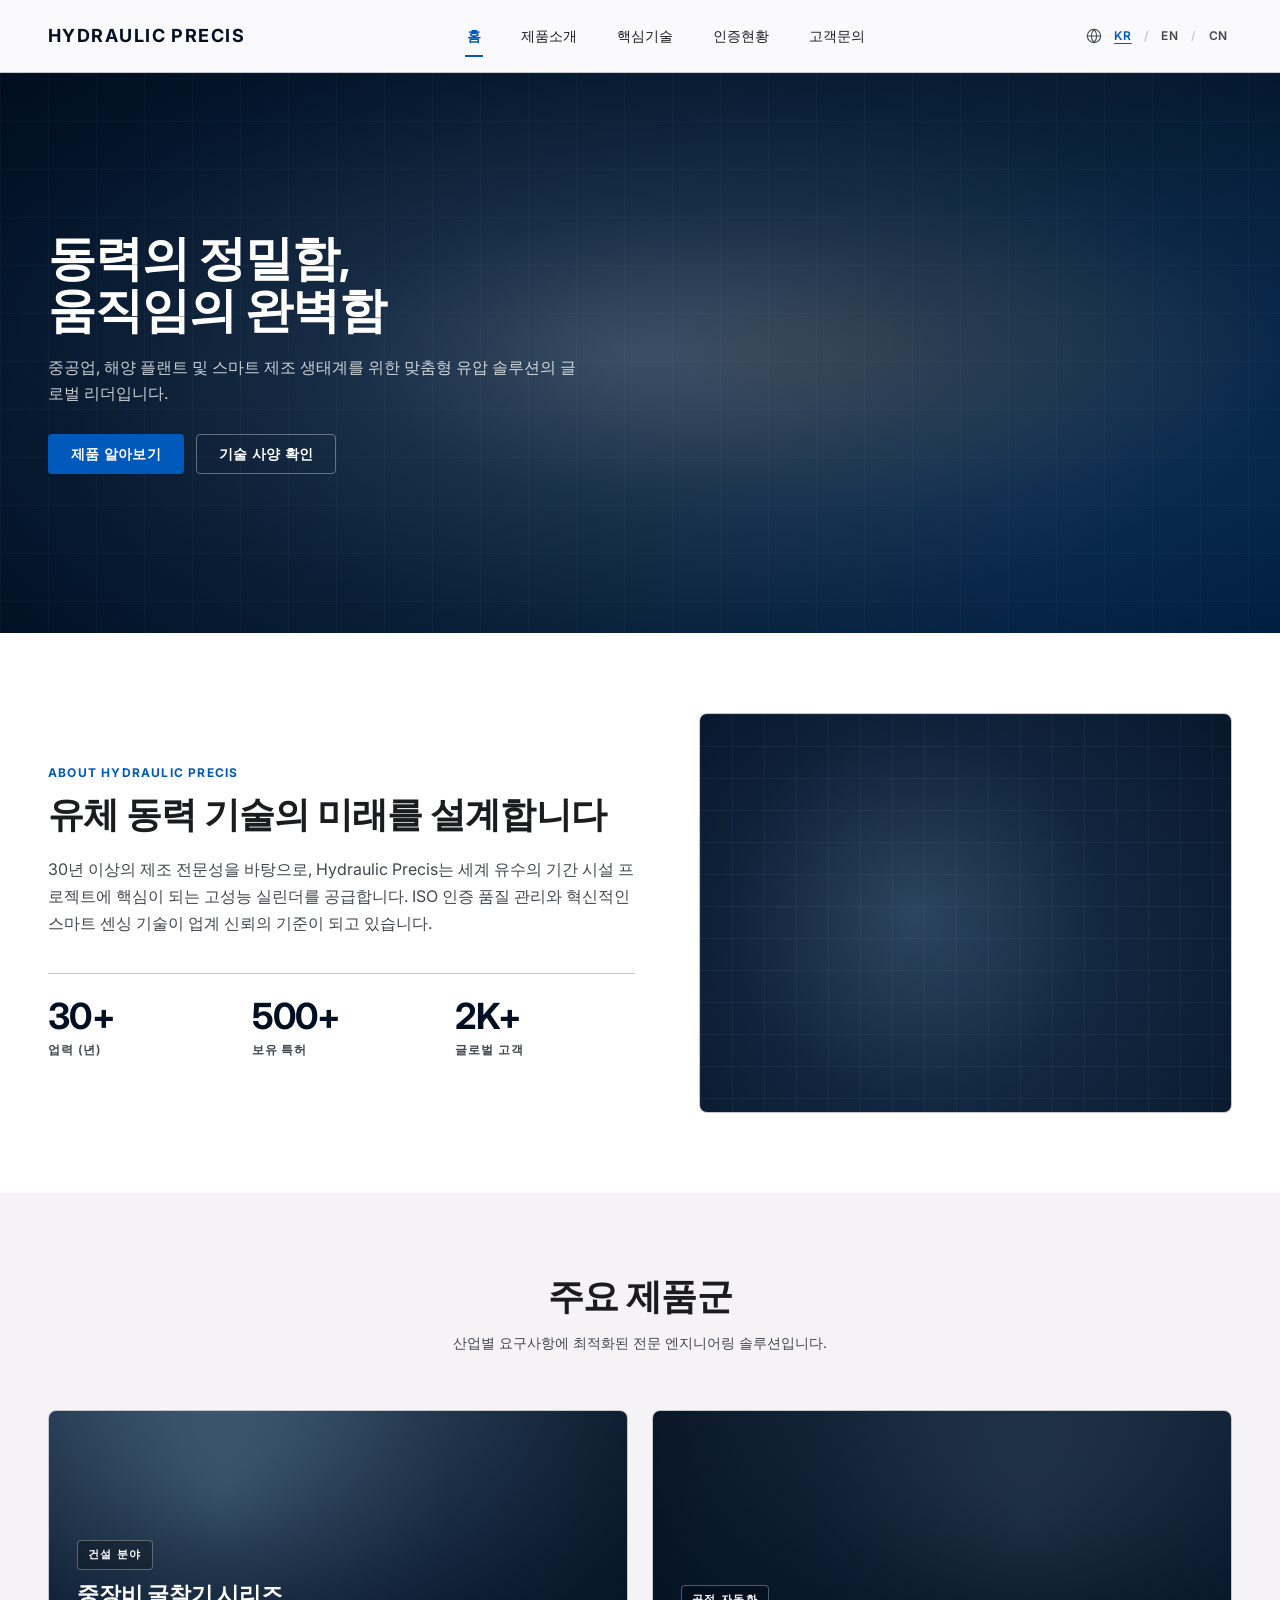
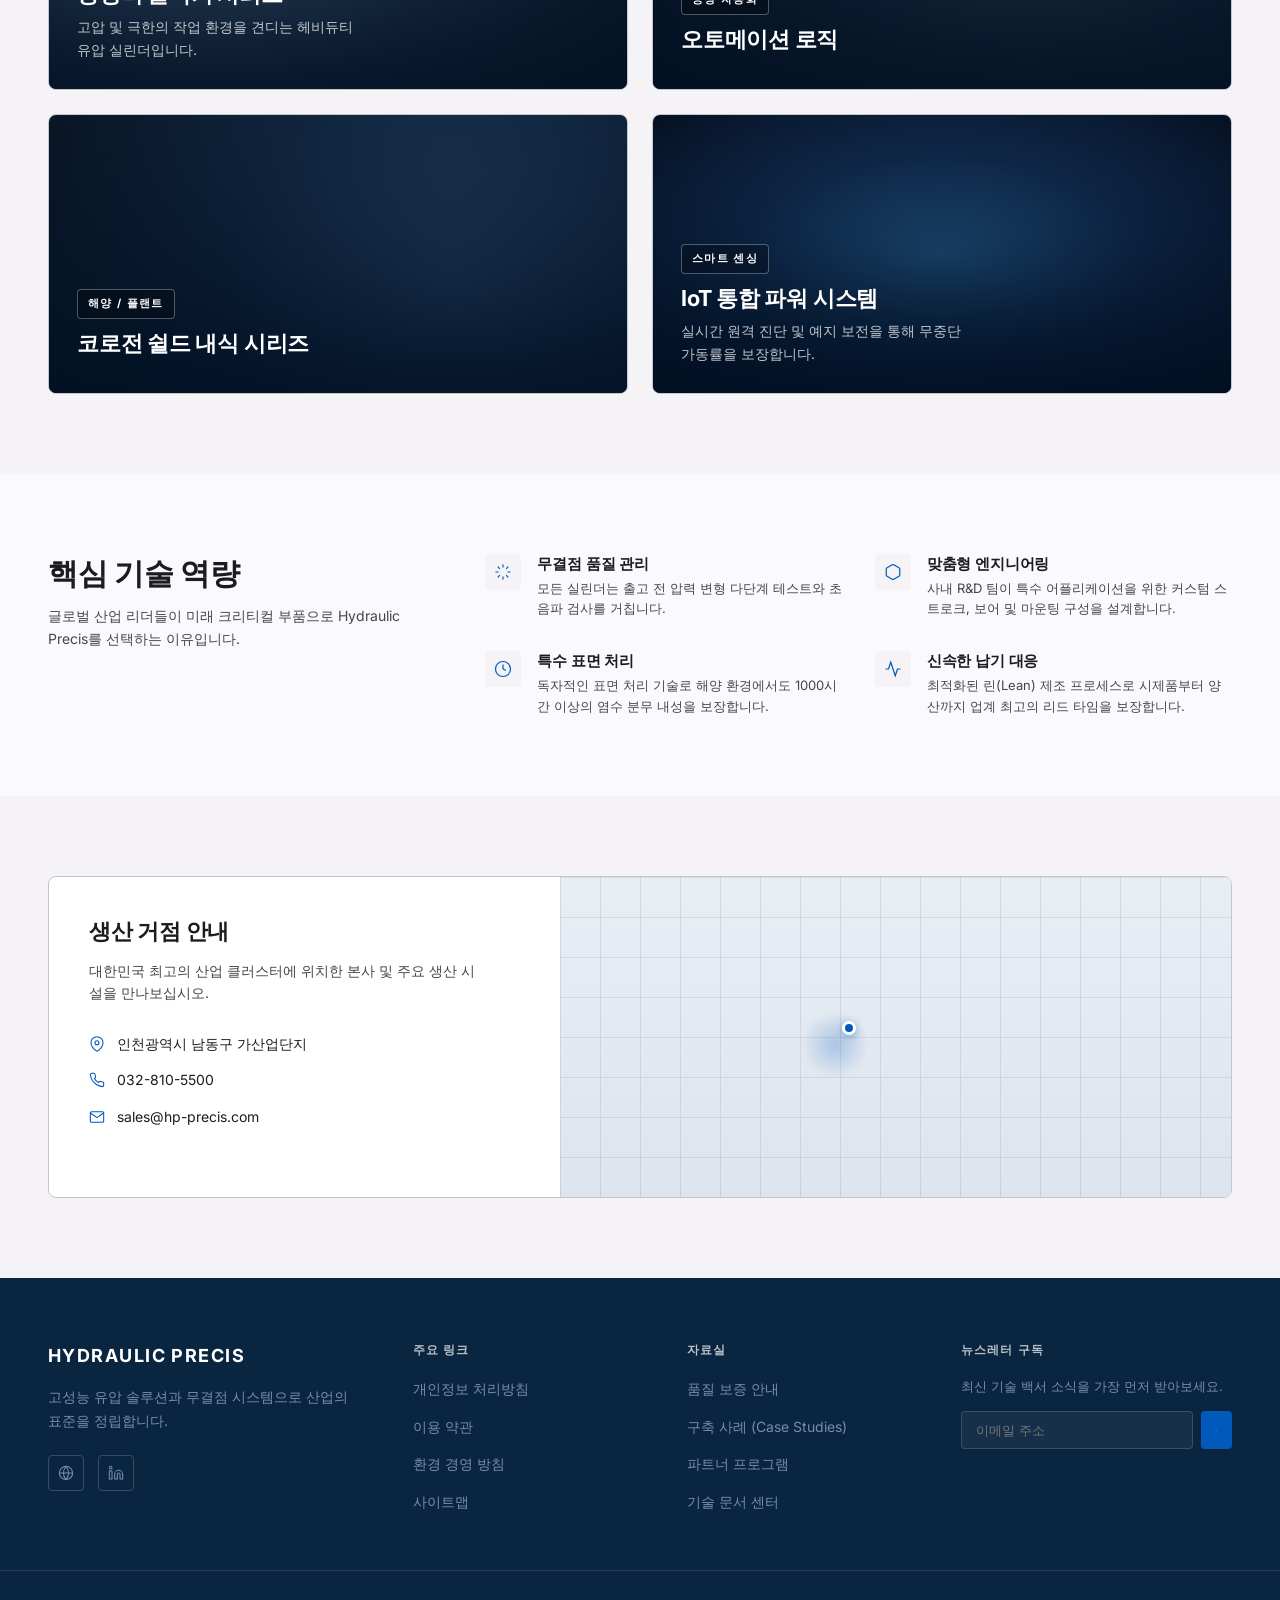
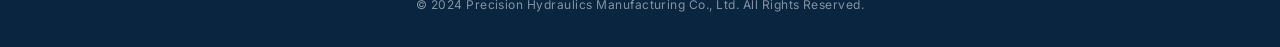
==== index.html @ 200c93a6 "Add files via upload" ====
<!DOCTYPE html>
<html lang="ko">
<head>
  <meta charset="UTF-8" />
  <meta name="viewport" content="width=device-width, initial-scale=1.0" />
  <title>HYDRAULIC PRECIS · 정밀 유압 솔루션</title>
  <link rel="preconnect" href="https://fonts.googleapis.com" />
  <link rel="preconnect" href="https://fonts.gstatic.com" crossorigin />
  <link rel="stylesheet" href="https://fonts.googleapis.com/css2?family=Inter:wght@400;500;600;700&display=swap" />
  <style>
/* ==========================================================
   Industrial Precision System — Hydraulic Precis
   ========================================================== */

@import url('https://fonts.googleapis.com/css2?family=Inter:wght@400;500;600;700&display=swap');

:root {
  /* Surface */
  --surface: #faf9fb;
  --surface-dim: #dbd9dc;
  --surface-bright: #faf9fb;
  --surface-container-lowest: #ffffff;
  --surface-container-low: #f5f3f6;
  --surface-container: #efedf0;
  --surface-container-high: #e9e8ea;
  --surface-container-highest: #e3e2e5;

  /* Text on surface */
  --on-surface: #1b1c1e;
  --on-surface-variant: #43474d;
  --inverse-surface: #2f3033;
  --inverse-on-surface: #f2f0f3;

  /* Outline */
  --outline: #74777e;
  --outline-variant: #c4c6ce;

  /* Primary (Deep Navy) */
  --primary: #000f22;
  --on-primary: #ffffff;
  --primary-container: #0a2540;
  --on-primary-container: #768dad;
  --inverse-primary: #b0c8eb;

  /* Secondary (Action Blue) */
  --secondary: #0059bb;
  --on-secondary: #ffffff;
  --secondary-container: #0070ea;
  --on-secondary-container: #fefcff;

  /* Tertiary */
  --tertiary: #000f22;
  --on-tertiary: #ffffff;
  --tertiary-container: #142538;
  --on-tertiary-container: #7c8ca4;

  /* Error */
  --error: #ba1a1a;
  --on-error: #ffffff;
  --error-container: #ffdad6;
  --on-error-container: #93000a;

  /* Background */
  --background: #faf9fb;
  --on-background: #1b1c1e;

  /* Layout */
  --container-max: 1280px;
  --gutter: 24px;
  --margin-mobile: 16px;
  --margin-desktop: 48px;
  --section-padding: 80px;

  /* Spacing */
  --stack-sm: 8px;
  --stack-md: 16px;
  --stack-lg: 32px;

  /* Radius */
  --r-sm: 0.125rem;
  --r-default: 0.25rem;
  --r-md: 0.375rem;
  --r-lg: 0.5rem;
  --r-xl: 0.75rem;
  --r-full: 9999px;

  /* Shadow */
  --shadow-card: 0px 4px 20px rgba(0, 0, 0, 0.05);
}

/* ---------- Reset ---------- */
*,
*::before,
*::after {
  box-sizing: border-box;
}

html {
  -webkit-text-size-adjust: 100%;
  scroll-behavior: smooth;
}

body {
  margin: 0;
  font-family: 'Inter', -apple-system, BlinkMacSystemFont, 'Segoe UI', sans-serif;
  font-size: 16px;
  font-weight: 400;
  line-height: 1.6;
  color: var(--on-surface);
  background-color: var(--background);
  -webkit-font-smoothing: antialiased;
  -moz-osx-font-smoothing: grayscale;
}

h1, h2, h3, h4, h5, h6 {
  margin: 0;
  font-weight: 600;
  line-height: 1.3;
  letter-spacing: -0.01em;
}

p { margin: 0; }
a {
  color: inherit;
  text-decoration: none;
}
img, svg { display: block; max-width: 100%; }
button {
  font-family: inherit;
  cursor: pointer;
  border: none;
  background: none;
  padding: 0;
}
input, textarea, select {
  font-family: inherit;
}

/* ---------- Layout primitives ---------- */
.container {
  max-width: var(--container-max);
  margin: 0 auto;
  padding-left: var(--margin-desktop);
  padding-right: var(--margin-desktop);
}

.section {
  padding-top: var(--section-padding);
  padding-bottom: var(--section-padding);
}

.section-tight {
  padding-top: 56px;
  padding-bottom: 56px;
}

.eyebrow {
  font-size: 12px;
  font-weight: 700;
  line-height: 1;
  letter-spacing: 0.1em;
  text-transform: uppercase;
  color: var(--secondary);
}

.section-label {
  display: flex;
  align-items: baseline;
  gap: 16px;
  padding-bottom: 24px;
  border-bottom: 1px solid var(--outline-variant);
  margin-bottom: 40px;
}
.section-label h2 {
  font-size: 30px;
  font-weight: 700;
  color: var(--on-surface);
  letter-spacing: -0.01em;
}
.section-label .sublabel {
  font-size: 12px;
  font-weight: 600;
  letter-spacing: 0.08em;
  color: var(--on-surface-variant);
}

/* ---------- Header ---------- */
.site-header {
  position: sticky;
  top: 0;
  z-index: 50;
  background: var(--surface);
  border-bottom: 1px solid var(--outline-variant);
}
.site-header .container {
  display: flex;
  align-items: center;
  justify-content: space-between;
  height: 72px;
}

.brand {
  font-size: 18px;
  font-weight: 700;
  letter-spacing: 0.08em;
  color: var(--primary);
}

.nav {
  display: flex;
  align-items: center;
  gap: 36px;
}
.nav a {
  font-size: 14px;
  font-weight: 500;
  color: var(--on-surface);
  padding: 6px 2px;
  position: relative;
  transition: color 200ms ease;
}
.nav a:hover { color: var(--secondary); }
.nav a.active {
  color: var(--secondary);
  font-weight: 600;
}
.nav a.active::after {
  content: '';
  position: absolute;
  bottom: -4px;
  left: 0;
  right: 0;
  height: 2px;
  background: var(--secondary);
}

.lang {
  display: flex;
  align-items: center;
  gap: 8px;
  font-size: 12px;
  font-weight: 600;
  letter-spacing: 0.06em;
  color: var(--on-surface-variant);
}
.lang svg { width: 16px; height: 16px; stroke: var(--on-surface-variant); }
.lang a { padding: 0 4px; transition: color 200ms ease; }
.lang a:hover { color: var(--secondary); }
.lang a.active { color: var(--secondary); text-decoration: underline; text-underline-offset: 3px; }
.lang .sep { color: var(--outline-variant); }

/* Mobile menu toggle */
.menu-toggle {
  display: none;
  width: 40px;
  height: 40px;
  align-items: center;
  justify-content: center;
}
.menu-toggle svg { width: 24px; height: 24px; stroke: var(--on-surface); }

/* ---------- Hero ---------- */
.hero {
  position: relative;
  overflow: hidden;
  color: var(--on-primary);
  background-color: var(--primary);
  min-height: 460px;
  display: flex;
  align-items: center;
}
.hero-bg {
  position: absolute;
  inset: 0;
  background:
    linear-gradient(180deg, rgba(0, 15, 34, 0.55) 0%, rgba(10, 37, 64, 0.7) 100%),
    radial-gradient(circle at 70% 50%, #1a3552 0%, #000f22 70%);
}
.hero-bg.industrial-1 {
  background:
    linear-gradient(135deg, rgba(0, 15, 34, 0.7) 0%, rgba(10, 37, 64, 0.55) 60%, rgba(0, 89, 187, 0.25) 100%),
    radial-gradient(ellipse at 65% 50%, #2a4a6e 0%, #0a2540 50%, #000f22 100%);
}
.hero-bg.industrial-2 {
  background:
    linear-gradient(180deg, rgba(0, 15, 34, 0.55) 0%, rgba(10, 37, 64, 0.65) 100%),
    radial-gradient(circle at 50% 70%, #34495c 0%, #1a2c40 50%, #0a1726 100%);
}
.hero-bg.dark-flat {
  background: var(--primary);
}
/* Subtle grid pattern overlay to evoke technical feel */
.hero-bg::after {
  content: '';
  position: absolute;
  inset: 0;
  background-image:
    linear-gradient(rgba(176, 200, 235, 0.04) 1px, transparent 1px),
    linear-gradient(90deg, rgba(176, 200, 235, 0.04) 1px, transparent 1px);
  background-size: 48px 48px;
  pointer-events: none;
}

.hero .container {
  position: relative;
  z-index: 1;
  padding-top: 80px;
  padding-bottom: 80px;
  width: 100%;
}

.hero-eyebrow {
  display: inline-block;
  font-size: 11px;
  font-weight: 700;
  letter-spacing: 0.18em;
  text-transform: uppercase;
  color: var(--inverse-primary);
  padding: 6px 12px;
  background: rgba(176, 200, 235, 0.1);
  border: 1px solid rgba(176, 200, 235, 0.25);
  border-radius: var(--r-default);
  margin-bottom: 20px;
}
.hero h1 {
  font-size: 48px;
  font-weight: 700;
  line-height: 1.1;
  letter-spacing: -0.02em;
  color: #ffffff;
  margin-bottom: 18px;
  max-width: 720px;
}
.hero p {
  font-size: 16px;
  line-height: 1.6;
  color: rgba(255, 255, 255, 0.78);
  max-width: 540px;
  margin-bottom: 28px;
}
.hero-actions {
  display: flex;
  gap: 12px;
  flex-wrap: wrap;
}

/* ---------- Buttons ---------- */
.btn {
  display: inline-flex;
  align-items: center;
  gap: 8px;
  padding: 12px 22px;
  font-size: 14px;
  font-weight: 600;
  letter-spacing: 0.02em;
  border-radius: var(--r-default);
  transition: background-color 200ms ease, color 200ms ease, border-color 200ms ease;
  border: 1px solid transparent;
  line-height: 1;
}
.btn-primary {
  background: var(--primary);
  color: var(--on-primary);
}
.btn-primary:hover { background: #1a2740; }
.btn-secondary {
  background: var(--secondary);
  color: var(--on-secondary);
}
.btn-secondary:hover { background: #014ea3; }
.btn-outline {
  background: transparent;
  color: var(--on-surface);
  border-color: var(--outline-variant);
}
.btn-outline:hover { border-color: var(--secondary); color: var(--secondary); }
.btn-outline-light {
  background: transparent;
  color: #ffffff;
  border-color: rgba(255, 255, 255, 0.35);
}
.btn-outline-light:hover { border-color: #ffffff; background: rgba(255, 255, 255, 0.08); }

/* ---------- Cards ---------- */
.card {
  background: var(--surface-container-lowest);
  border: 1px solid var(--outline-variant);
  border-radius: var(--r-default);
  padding: 28px;
  transition: box-shadow 200ms ease, border-color 200ms ease, transform 200ms ease;
}
.card:hover {
  box-shadow: var(--shadow-card);
  border-color: #aab0bb;
}

.card-icon-wrap {
  width: 48px;
  height: 48px;
  display: flex;
  align-items: center;
  justify-content: center;
  background: var(--surface-container-low);
  border-radius: var(--r-default);
  margin-bottom: 22px;
}
.card-icon-wrap svg {
  width: 22px;
  height: 22px;
  stroke: var(--on-surface);
  stroke-width: 1.6;
  fill: none;
}

.card h3 {
  font-size: 20px;
  font-weight: 700;
  color: var(--on-surface);
  margin-bottom: 10px;
  letter-spacing: -0.01em;
}
.card p {
  font-size: 14px;
  line-height: 1.6;
  color: var(--on-surface-variant);
}

.card-footer {
  margin-top: 24px;
  padding-top: 16px;
  border-top: 1px dashed var(--outline-variant);
  font-size: 12px;
  font-weight: 700;
  letter-spacing: 0.08em;
  text-transform: uppercase;
  color: var(--secondary);
}

/* ---------- Grids ---------- */
.grid {
  display: grid;
  gap: 24px;
}
.grid-3 { grid-template-columns: repeat(3, 1fr); }
.grid-4 { grid-template-columns: repeat(4, 1fr); }
.grid-2 { grid-template-columns: repeat(2, 1fr); }

/* ---------- Footer ---------- */
.site-footer {
  background: var(--primary-container);
  color: var(--on-primary-container);
  padding: 64px 0 32px;
  margin-top: 0;
}
.site-footer .container {
  display: grid;
  grid-template-columns: 1.4fr 1fr 1fr 1.2fr;
  gap: 48px;
  align-items: start;
}
.site-footer h4 {
  font-size: 12px;
  font-weight: 700;
  letter-spacing: 0.1em;
  text-transform: uppercase;
  color: rgba(255, 255, 255, 0.7);
  margin-bottom: 18px;
}
.site-footer .brand-block .brand-label {
  font-size: 18px;
  font-weight: 700;
  letter-spacing: 0.08em;
  color: #ffffff;
  display: block;
  margin-bottom: 14px;
}
.site-footer .brand-block p {
  font-size: 14px;
  line-height: 1.7;
  color: var(--on-primary-container);
  margin-bottom: 22px;
  max-width: 320px;
}
.footer-socials {
  display: flex;
  gap: 14px;
}
.footer-socials a {
  width: 36px;
  height: 36px;
  display: inline-flex;
  align-items: center;
  justify-content: center;
  border: 1px solid rgba(255, 255, 255, 0.18);
  border-radius: var(--r-default);
  color: var(--on-primary-container);
  transition: background 200ms, color 200ms;
}
.footer-socials a:hover { background: rgba(255, 255, 255, 0.08); color: #ffffff; }
.footer-socials svg { width: 16px; height: 16px; stroke: currentColor; stroke-width: 1.6; fill: none; }

.site-footer ul { list-style: none; padding: 0; margin: 0; display: flex; flex-direction: column; gap: 12px; }
.site-footer li a {
  font-size: 14px;
  color: var(--on-primary-container);
  transition: color 200ms;
}
.site-footer li a:hover { color: #ffffff; }

.site-footer .contact-block address {
  font-style: normal;
  font-size: 14px;
  line-height: 1.7;
  color: var(--on-primary-container);
}

.copyright {
  margin-top: 56px;
  padding-top: 24px;
  border-top: 1px solid rgba(255, 255, 255, 0.1);
  text-align: center;
  font-size: 12px;
  color: rgba(255, 255, 255, 0.5);
  letter-spacing: 0.04em;
}
.copyright .container { display: block; }

/* ---------- Common section heading ---------- */
.section-heading {
  text-align: center;
  margin-bottom: 56px;
}
.section-heading h2 {
  font-size: 36px;
  font-weight: 700;
  letter-spacing: -0.02em;
  color: var(--on-surface);
  margin-bottom: 12px;
}
.section-heading p {
  font-size: 14px;
  color: var(--on-surface-variant);
}

/* ---------- Responsive ---------- */
@media (max-width: 960px) {
  :root { --section-padding: 64px; }
  .container { padding-left: 24px; padding-right: 24px; }
  .hero h1 { font-size: 36px; line-height: 1.2; }
  .hero .container { padding-top: 60px; padding-bottom: 60px; }
  .grid-3, .grid-4 { grid-template-columns: 1fr 1fr; }
  .nav { display: none; }
  .menu-toggle { display: inline-flex; }
  .site-footer .container { grid-template-columns: 1fr 1fr; }
  .section-heading h2 { font-size: 28px; }
}

@media (max-width: 640px) {
  .container { padding-left: 16px; padding-right: 16px; }
  .hero h1 { font-size: 28px; }
  .grid-3, .grid-4, .grid-2 { grid-template-columns: 1fr; }
  .site-footer .container { grid-template-columns: 1fr; gap: 36px; }
  .section-label { flex-direction: column; gap: 4px; align-items: flex-start; }
}

/* ==========================================================
   PAGE: HOME (index.html)
   ========================================================== */
.home-hero {
  min-height: 560px;
}
.home-hero .hero-bg {
  background:
    linear-gradient(135deg, rgba(0, 15, 34, 0.6) 0%, rgba(10, 37, 64, 0.45) 60%, rgba(0, 89, 187, 0.25) 100%),
    radial-gradient(ellipse at 65% 50%, #f59e0b22 0%, transparent 40%),
    radial-gradient(ellipse at 50% 50%, #5d7595 0%, #2a3f5a 35%, #0a1d33 70%, #000a18 100%);
}

.about-section {
  background: var(--surface-container-lowest);
}
.about-grid {
  display: grid;
  grid-template-columns: 1.1fr 1fr;
  gap: 64px;
  align-items: center;
}
.about-content .eyebrow { margin-bottom: 14px; display: block; }
.about-content h2 {
  font-size: 36px;
  font-weight: 700;
  line-height: 1.2;
  letter-spacing: -0.02em;
  margin-bottom: 20px;
}
.about-content p {
  font-size: 16px;
  line-height: 1.7;
  color: var(--on-surface-variant);
  margin-bottom: 36px;
}
.stats {
  display: grid;
  grid-template-columns: repeat(3, 1fr);
  gap: 24px;
  padding-top: 24px;
  border-top: 1px solid var(--outline-variant);
}
.stat-num {
  font-size: 36px;
  font-weight: 700;
  color: var(--primary);
  letter-spacing: -0.02em;
  line-height: 1;
  margin-bottom: 6px;
}
.stat-label {
  font-size: 12px;
  font-weight: 600;
  letter-spacing: 0.08em;
  color: var(--on-surface-variant);
  text-transform: uppercase;
}

.about-visual {
  aspect-ratio: 4/3;
  border-radius: var(--r-lg);
  background:
    linear-gradient(135deg, rgba(0, 15, 34, 0.5) 0%, rgba(10, 37, 64, 0.3) 100%),
    radial-gradient(circle at 40% 50%, #4a6585 0%, #1a2e4a 50%, #0a1726 100%);
  position: relative;
  overflow: hidden;
  border: 1px solid var(--outline-variant);
}
.about-visual::after {
  content: '';
  position: absolute;
  inset: 0;
  background-image:
    linear-gradient(rgba(176, 200, 235, 0.06) 1px, transparent 1px),
    linear-gradient(90deg, rgba(176, 200, 235, 0.06) 1px, transparent 1px);
  background-size: 32px 32px;
}

/* Product gallery on home */
.product-gallery {
  background: var(--surface-container-low);
}
.product-grid {
  display: grid;
  grid-template-columns: 1fr 1fr;
  gap: 24px;
}
.product-tile {
  position: relative;
  border-radius: var(--r-lg);
  overflow: hidden;
  min-height: 280px;
  display: flex;
  align-items: flex-end;
  padding: 28px;
  color: #ffffff;
  isolation: isolate;
  cursor: pointer;
  border: 1px solid var(--outline-variant);
  transition: transform 200ms ease, box-shadow 200ms ease;
}
.product-tile:hover {
  transform: translateY(-2px);
  box-shadow: 0 12px 32px rgba(0, 15, 34, 0.18);
}
.product-tile::before {
  content: '';
  position: absolute;
  inset: 0;
  z-index: -1;
}
.product-tile::after {
  content: '';
  position: absolute;
  inset: 0;
  z-index: -1;
  background: linear-gradient(180deg, rgba(0, 15, 34, 0.2) 0%, rgba(0, 15, 34, 0.85) 100%);
}
.product-tile.t1::before {
  background:
    radial-gradient(circle at 30% 30%, #5b7a99 0%, #2c4259 50%, #0d1d2e 100%);
}
.product-tile.t2::before {
  background:
    radial-gradient(circle at 65% 40%, #34495c 0%, #1a2c40 50%, #0a1726 100%);
}
.product-tile.t3::before {
  background:
    radial-gradient(circle at 70% 60%, #2b4a6e 0%, #142a44 50%, #0a1726 100%);
}
.product-tile.t4::before {
  background:
    radial-gradient(ellipse at 50% 50%, #2e6da4 0%, #143055 50%, #061122 100%);
}
.product-tile .tile-cat {
  display: inline-block;
  font-size: 11px;
  font-weight: 700;
  letter-spacing: 0.12em;
  text-transform: uppercase;
  padding: 5px 10px;
  border: 1px solid rgba(255, 255, 255, 0.3);
  border-radius: var(--r-default);
  background: rgba(0, 0, 0, 0.25);
  margin-bottom: 10px;
  color: #ffffff;
}
.product-tile h3 {
  font-size: 22px;
  font-weight: 700;
  margin-bottom: 8px;
  color: #ffffff;
}
.product-tile p {
  font-size: 14px;
  line-height: 1.6;
  color: rgba(255, 255, 255, 0.75);
  max-width: 280px;
}

/* Core tech */
.core-tech-grid {
  display: grid;
  grid-template-columns: 1fr 2fr;
  gap: 64px;
  align-items: start;
}
.core-tech-grid .lead h2 {
  font-size: 30px;
  font-weight: 700;
  letter-spacing: -0.01em;
  margin-bottom: 12px;
}
.core-tech-grid .lead p {
  font-size: 14px;
  color: var(--on-surface-variant);
}
.core-tech-list {
  display: grid;
  grid-template-columns: 1fr 1fr;
  gap: 32px;
}
.core-tech-item {
  display: flex;
  gap: 16px;
}
.core-tech-item .icon {
  flex-shrink: 0;
  width: 36px;
  height: 36px;
  display: flex;
  align-items: center;
  justify-content: center;
  background: var(--surface-container-low);
  border-radius: var(--r-default);
}
.core-tech-item .icon svg { width: 18px; height: 18px; stroke: var(--secondary); stroke-width: 1.6; fill: none; }
.core-tech-item h4 {
  font-size: 15px;
  font-weight: 700;
  margin-bottom: 4px;
}
.core-tech-item p {
  font-size: 13px;
  color: var(--on-surface-variant);
  line-height: 1.6;
}

/* Location section */
.location-section {
  background: var(--surface-container-low);
}
.location-grid {
  display: grid;
  grid-template-columns: 1fr 1.4fr;
  gap: 32px;
  background: var(--surface-container-lowest);
  border: 1px solid var(--outline-variant);
  border-radius: var(--r-lg);
  overflow: hidden;
}
.location-content {
  padding: 40px;
}
.location-content h3 {
  font-size: 22px;
  font-weight: 700;
  margin-bottom: 14px;
}
.location-content p {
  font-size: 14px;
  color: var(--on-surface-variant);
  line-height: 1.6;
  margin-bottom: 28px;
}
.location-info { display: flex; flex-direction: column; gap: 14px; }
.location-info .row {
  display: flex;
  align-items: center;
  gap: 12px;
  font-size: 14px;
  color: var(--on-surface);
}
.location-info .row svg { width: 16px; height: 16px; stroke: var(--secondary); flex-shrink: 0; }

.map-stub {
  min-height: 320px;
  background:
    linear-gradient(180deg, #e9eef5 0%, #dde4ed 100%);
  position: relative;
  overflow: hidden;
}
.map-stub::before {
  content: '';
  position: absolute;
  inset: 0;
  background-image:
    linear-gradient(rgba(116, 119, 126, 0.16) 1px, transparent 1px),
    linear-gradient(90deg, rgba(116, 119, 126, 0.16) 1px, transparent 1px);
  background-size: 40px 40px;
}
.map-stub::after {
  content: '';
  position: absolute;
  top: 40%;
  left: 35%;
  width: 80px;
  height: 80px;
  background: radial-gradient(circle, var(--secondary) 0%, transparent 60%);
  opacity: 0.25;
  border-radius: 50%;
}
.map-pin {
  position: absolute;
  top: 45%;
  left: 42%;
  width: 14px;
  height: 14px;
  background: var(--secondary);
  border-radius: 50%;
  border: 3px solid #ffffff;
  box-shadow: 0 2px 8px rgba(0, 89, 187, 0.4);
  z-index: 2;
}

/* ==========================================================
   PAGE: PRODUCTS
   ========================================================== */
.products-hero { min-height: 440px; }
.products-hero .hero-bg {
  background:
    linear-gradient(135deg, rgba(0, 15, 34, 0.7) 0%, rgba(10, 37, 64, 0.5) 100%),
    linear-gradient(180deg, #25405d 0%, #142840 60%, #061121 100%);
}
.products-hero h1 {
  font-size: 56px;
  line-height: 1.05;
}

.catalog-intro {
  display: flex;
  align-items: end;
  justify-content: space-between;
  gap: 32px;
  margin-bottom: 56px;
  flex-wrap: wrap;
}
.catalog-intro .lead h2 {
  font-size: 32px;
  font-weight: 700;
  margin-bottom: 10px;
}
.catalog-intro .lead p {
  font-size: 14px;
  color: var(--on-surface-variant);
  max-width: 420px;
}
.catalog-intro .actions { display: flex; gap: 12px; }

.product-cards {
  display: grid;
  grid-template-columns: 1fr 1fr;
  gap: 32px;
}
.product-card {
  background: var(--surface-container-lowest);
  border: 1px solid var(--outline-variant);
  border-radius: var(--r-lg);
  overflow: hidden;
  display: flex;
  flex-direction: column;
  transition: box-shadow 200ms ease, border-color 200ms ease;
}
.product-card:hover { box-shadow: var(--shadow-card); border-color: #aab0bb; }
.product-card .pc-row {
  display: grid;
  grid-template-columns: 1fr 1fr;
  min-height: 320px;
}
.product-card .pc-image {
  background:
    radial-gradient(ellipse at center, #c8d2dd 0%, #aab8c7 50%, #8195a8 100%);
  position: relative;
  overflow: hidden;
}
.product-card .pc-image.shaft {
  background:
    linear-gradient(180deg, #f1f3f6 0%, #d9dde2 100%);
}
.product-card .pc-image.welded {
  background:
    radial-gradient(circle at 30% 50%, #2e5680 0%, #1a3252 60%, #0b1a2e 100%);
}
.product-card .pc-image.telescopic {
  background:
    linear-gradient(180deg, #2c3e52 0%, #1a2838 100%);
}
.product-card .pc-image.smart {
  background:
    radial-gradient(ellipse at center, #0c3a6e 0%, #061a35 70%, #020c1e 100%);
}
.product-card .pc-image::after {
  /* Hint of cylinder shape */
  content: '';
  position: absolute;
  top: 50%;
  left: 50%;
  width: 70%;
  height: 30%;
  transform: translate(-50%, -50%);
  background: linear-gradient(180deg, rgba(255,255,255,0.18), rgba(0,0,0,0.2));
  border-radius: 30px;
  box-shadow: inset 0 2px 6px rgba(255,255,255,0.15);
}
.product-card .pc-content {
  padding: 28px;
  display: flex;
  flex-direction: column;
  justify-content: space-between;
}
.chip {
  display: inline-block;
  font-size: 11px;
  font-weight: 700;
  letter-spacing: 0.06em;
  padding: 5px 12px;
  border-radius: var(--r-full);
  background: #d9e6f5;
  color: var(--secondary);
  margin-bottom: 12px;
}
.chip-gray {
  background: var(--surface-container);
  color: var(--on-surface-variant);
}
.product-card h3 {
  font-size: 22px;
  font-weight: 700;
  margin-bottom: 10px;
}
.product-card .desc {
  font-size: 14px;
  line-height: 1.6;
  color: var(--on-surface-variant);
  margin-bottom: 18px;
}
.spec-row {
  display: flex;
  align-items: center;
  justify-content: space-between;
  gap: 12px;
  font-size: 13px;
  padding: 8px 0;
  border-bottom: 1px dashed var(--outline-variant);
}
.spec-row:last-child { border-bottom: none; }
.spec-row .key {
  display: flex;
  align-items: center;
  gap: 8px;
  color: var(--on-surface-variant);
  font-weight: 500;
}
.spec-row .key svg { width: 14px; height: 14px; stroke: var(--secondary); }
.spec-row .val { font-weight: 600; color: var(--on-surface); }

.tags {
  display: flex;
  gap: 8px;
  margin-top: 20px;
  padding-top: 20px;
  border-top: 1px solid var(--outline-variant);
}

/* Smart cylinder full-card (dark, spans wider) */
.product-card.smart-card .pc-row { grid-template-columns: 1.1fr 1fr; }
.product-card.smart-card {
  background: var(--primary);
  color: #ffffff;
  border-color: #142538;
}
.product-card.smart-card .pc-content { color: #ffffff; }
.product-card.smart-card .chip {
  background: rgba(176, 200, 235, 0.15);
  color: var(--inverse-primary);
}
.product-card.smart-card h3 { color: #ffffff; }
.product-card.smart-card .desc { color: rgba(255, 255, 255, 0.75); }
.feature-list { display: flex; flex-direction: column; gap: 10px; margin-bottom: 22px; }
.feature-list li {
  display: flex;
  align-items: center;
  gap: 10px;
  font-size: 13px;
  color: rgba(255, 255, 255, 0.85);
  list-style: none;
}
.feature-list svg { width: 14px; height: 14px; stroke: var(--inverse-primary); flex-shrink: 0; }
.feature-list ul { padding: 0; margin: 0; }

/* Welded cylinder - dark accent variant */
.product-card.welded-card { background: var(--primary); color: #ffffff; border-color: #142538; }
.product-card.welded-card .chip { background: rgba(176, 200, 235, 0.15); color: var(--inverse-primary); }
.product-card.welded-card h3, .product-card.welded-card .desc { color: #ffffff; }
.product-card.welded-card .desc { color: rgba(255, 255, 255, 0.75); }
.product-card.welded-card .spec-row { border-color: rgba(255,255,255,0.15); }
.product-card.welded-card .spec-row .key { color: rgba(255,255,255,0.65); }
.product-card.welded-card .spec-row .val { color: #ffffff; }
.product-card.welded-card .footer-action {
  display: flex;
  align-items: center;
  justify-content: space-between;
  padding-top: 20px;
  margin-top: 20px;
  border-top: 1px solid rgba(255,255,255,0.15);
  font-size: 13px;
  color: #ffffff;
}
.product-card.welded-card .footer-action .key { color: rgba(255,255,255,0.6); font-size: 11px; letter-spacing: 0.1em; text-transform: uppercase; }
.product-card.welded-card .footer-action svg { width: 20px; height: 20px; stroke: #ffffff; }

/* Bottom feature row */
.feature-row {
  background: var(--surface-container-low);
}
.feature-row .grid-4 { gap: 32px; }
.feature-row .feat {
  text-align: center;
  padding: 24px 12px;
}
.feature-row .feat .icon-circle {
  width: 56px;
  height: 56px;
  border-radius: 50%;
  background: var(--surface-container-lowest);
  margin: 0 auto 16px;
  display: flex;
  align-items: center;
  justify-content: center;
  border: 1px solid var(--outline-variant);
}
.feature-row .feat .icon-circle svg { width: 22px; height: 22px; stroke: var(--secondary); stroke-width: 1.6; fill: none; }
.feature-row .feat h4 {
  font-size: 15px;
  font-weight: 700;
  margin-bottom: 8px;
}
.feature-row .feat p {
  font-size: 13px;
  line-height: 1.55;
  color: var(--on-surface-variant);
}

/* ==========================================================
   PAGE: TECHNOLOGY
   ========================================================== */
.tech-hero {
  background: var(--primary);
  min-height: 380px;
}
.tech-hero .hero-bg { background: var(--primary); }
.tech-hero .hero-bg::after {
  background-image:
    linear-gradient(rgba(176, 200, 235, 0.05) 1px, transparent 1px),
    linear-gradient(90deg, rgba(176, 200, 235, 0.05) 1px, transparent 1px);
  background-size: 56px 56px;
}
.tech-hero h1 { max-width: 760px; }

.process-cards {
  display: grid;
  grid-template-columns: 1fr 1fr;
  gap: 32px;
}
.process-card {
  background: var(--surface-container-lowest);
  border: 1px solid var(--outline-variant);
  border-radius: var(--r-lg);
  overflow: hidden;
  transition: box-shadow 200ms ease;
}
.process-card:hover { box-shadow: var(--shadow-card); }
.process-img {
  height: 220px;
  background:
    radial-gradient(ellipse at center, #3a5573 0%, #1e3450 60%, #0d1f33 100%);
  position: relative;
  overflow: hidden;
}
.process-img.welding {
  background:
    radial-gradient(circle at 50% 60%, #ffc14d 0%, #b56c12 8%, #4a3520 25%, #1a1f2c 60%, #0c1220 100%);
}
.process-img.cnc {
  background:
    radial-gradient(circle at 50% 50%, #6c8aa8 0%, #344f6c 50%, #15263c 100%);
}
.process-content {
  padding: 24px 28px;
  display: flex;
  align-items: center;
  gap: 16px;
}
.process-content .icon {
  width: 36px;
  height: 36px;
  flex-shrink: 0;
  background: var(--surface-container-low);
  border-radius: var(--r-default);
  display: flex;
  align-items: center;
  justify-content: center;
}
.process-content .icon svg { width: 18px; height: 18px; stroke: var(--secondary); stroke-width: 1.6; fill: none; }
.process-content h3 {
  font-size: 16px;
  font-weight: 700;
  margin-bottom: 4px;
}
.process-content p {
  font-size: 13px;
  color: var(--on-surface-variant);
  line-height: 1.55;
}

/* Quality management - dark section */
.qm-section {
  background: var(--primary);
  color: #ffffff;
}
.qm-section .section-heading h2 { color: #ffffff; }
.qm-section .section-heading .eyebrow { color: var(--inverse-primary); }
.qm-grid {
  display: grid;
  grid-template-columns: repeat(3, 1fr);
  gap: 24px;
}
.qm-card {
  background: var(--tertiary-container);
  border: 1px solid rgba(176, 200, 235, 0.12);
  border-radius: var(--r-lg);
  padding: 28px;
}
.qm-card .icon-square {
  width: 40px;
  height: 40px;
  background: rgba(176, 200, 235, 0.1);
  border-radius: var(--r-default);
  display: flex;
  align-items: center;
  justify-content: center;
  margin-bottom: 20px;
}
.qm-card .icon-square svg { width: 20px; height: 20px; stroke: var(--inverse-primary); stroke-width: 1.6; fill: none; }
.qm-card h3 {
  font-size: 18px;
  font-weight: 700;
  margin-bottom: 8px;
  color: #ffffff;
}
.qm-card p {
  font-size: 13px;
  line-height: 1.6;
  color: rgba(255, 255, 255, 0.7);
  margin-bottom: 18px;
}
.qm-card ul {
  list-style: none;
  padding: 0;
  margin: 0;
  display: flex;
  flex-direction: column;
  gap: 8px;
}
.qm-card li {
  font-size: 13px;
  color: rgba(255, 255, 255, 0.85);
  display: flex;
  align-items: center;
  gap: 8px;
}
.qm-card li::before {
  content: '';
  width: 4px;
  height: 4px;
  background: var(--inverse-primary);
  border-radius: 50%;
  flex-shrink: 0;
}

/* Innovation Hub */
.innov-grid {
  display: grid;
  grid-template-columns: 1.1fr 1fr;
  gap: 56px;
  align-items: start;
}
.innov-content .eyebrow { display: block; margin-bottom: 14px; }
.innov-content h2 {
  font-size: 32px;
  font-weight: 700;
  margin-bottom: 14px;
  letter-spacing: -0.01em;
}
.innov-content > p {
  font-size: 14px;
  color: var(--on-surface-variant);
  margin-bottom: 32px;
}
.innov-list { display: flex; flex-direction: column; gap: 24px; }
.innov-item {
  display: flex;
  gap: 16px;
}
.innov-item .icon {
  width: 36px;
  height: 36px;
  flex-shrink: 0;
  background: var(--surface-container-low);
  border-radius: var(--r-default);
  display: flex;
  align-items: center;
  justify-content: center;
}
.innov-item .icon svg { width: 18px; height: 18px; stroke: var(--secondary); stroke-width: 1.6; fill: none; }
.innov-item h4 {
  font-size: 15px;
  font-weight: 700;
  margin-bottom: 6px;
}
.innov-item p {
  font-size: 13px;
  color: var(--on-surface-variant);
  line-height: 1.6;
}

.innov-visual {
  position: relative;
  aspect-ratio: 4/4;
  border-radius: var(--r-lg);
  background: var(--surface-container-lowest);
  border: 1px solid var(--outline-variant);
  overflow: hidden;
}
.innov-visual::before {
  content: '';
  position: absolute;
  inset: 0;
  background:
    radial-gradient(circle at 70% 30%, rgba(0, 89, 187, 0.06) 0%, transparent 50%),
    radial-gradient(circle at 30% 70%, rgba(176, 200, 235, 0.15) 0%, transparent 50%);
}
.innov-visual::after {
  content: '';
  position: absolute;
  inset: 0;
  background-image:
    linear-gradient(rgba(116, 119, 126, 0.08) 1px, transparent 1px),
    linear-gradient(90deg, rgba(116, 119, 126, 0.08) 1px, transparent 1px);
  background-size: 36px 36px;
}
.callout-15 {
  position: absolute;
  bottom: 24px;
  right: 24px;
  background: var(--secondary);
  color: #ffffff;
  padding: 18px 22px;
  border-radius: var(--r-lg);
  z-index: 2;
}
.callout-15 .num {
  font-size: 30px;
  font-weight: 700;
  line-height: 1;
  letter-spacing: -0.02em;
}
.callout-15 .lbl {
  font-size: 11px;
  letter-spacing: 0.05em;
  margin-top: 4px;
  color: rgba(255, 255, 255, 0.85);
}

/* Tech matrix table */
.matrix-section .lead {
  margin-bottom: 24px;
}
.matrix-section .lead h2 {
  font-size: 26px;
  font-weight: 700;
  margin-bottom: 6px;
}
.matrix-section .lead p {
  font-size: 13px;
  color: var(--on-surface-variant);
}
.matrix-table {
  width: 100%;
  border-collapse: collapse;
  background: var(--surface-container-lowest);
  border: 1px solid var(--outline-variant);
  border-radius: var(--r-default);
  overflow: hidden;
}
.matrix-table thead {
  background: var(--primary);
  color: #ffffff;
}
.matrix-table th {
  text-align: left;
  font-size: 12px;
  font-weight: 700;
  letter-spacing: 0.08em;
  text-transform: uppercase;
  padding: 16px 20px;
}
.matrix-table td {
  padding: 16px 20px;
  font-size: 14px;
  border-bottom: 1px solid var(--outline-variant);
}
.matrix-table tr:last-child td { border-bottom: none; }
.matrix-table td.precision { color: var(--secondary); font-weight: 600; font-family: 'JetBrains Mono', 'Courier New', monospace; }
.matrix-table td.standard { color: var(--on-surface-variant); font-size: 12px; letter-spacing: 0.04em; }

/* ==========================================================
   PAGE: CERTIFICATIONS
   ========================================================== */
.cert-hero { min-height: 420px; }
.cert-hero .hero-bg {
  background:
    linear-gradient(135deg, rgba(0, 15, 34, 0.7) 0%, rgba(10, 37, 64, 0.55) 100%),
    radial-gradient(ellipse at 60% 50%, #436a96 0%, #1a3252 50%, #0a1726 100%);
}

.cert-cards-3 { display: grid; grid-template-columns: repeat(3, 1fr); gap: 24px; }
.cert-cards-2 { display: grid; grid-template-columns: repeat(2, 1fr); gap: 24px; }
.cert-cards-4 { display: grid; grid-template-columns: repeat(4, 1fr); gap: 24px; }

.cert-card-row {
  display: flex;
  gap: 28px;
  background: var(--surface-container-lowest);
  border: 1px solid var(--outline-variant);
  border-radius: var(--r-default);
  padding: 32px;
  transition: box-shadow 200ms ease;
}
.cert-card-row:hover { box-shadow: var(--shadow-card); }
.cert-card-row .badge {
  width: 100px;
  height: 100px;
  flex-shrink: 0;
  background: var(--surface-container-low);
  border-radius: var(--r-default);
  display: flex;
  align-items: center;
  justify-content: center;
  font-size: 32px;
  font-weight: 700;
  letter-spacing: -0.02em;
  color: var(--outline);
}
.cert-card-row .content { flex: 1; }
.cert-card-row h3 {
  font-size: 20px;
  font-weight: 700;
  margin-bottom: 10px;
}
.cert-card-row p {
  font-size: 14px;
  line-height: 1.6;
  color: var(--on-surface-variant);
}

.cert-card-mini {
  background: var(--surface-container-lowest);
  border: 1px solid var(--outline-variant);
  border-radius: var(--r-default);
  padding: 28px 22px;
  text-align: center;
  transition: box-shadow 200ms ease, transform 200ms ease;
}
.cert-card-mini:hover { box-shadow: var(--shadow-card); transform: translateY(-2px); }
.cert-card-mini .icon-mini {
  width: 36px;
  height: 36px;
  margin: 0 auto 16px;
  display: flex;
  align-items: center;
  justify-content: center;
}
.cert-card-mini .icon-mini svg { width: 28px; height: 28px; stroke: var(--secondary); stroke-width: 1.6; fill: none; }
.cert-card-mini h4 {
  font-size: 14px;
  font-weight: 700;
  letter-spacing: 0.04em;
  margin-bottom: 8px;
}
.cert-card-mini p {
  font-size: 12px;
  line-height: 1.55;
  color: var(--on-surface-variant);
}

.cert-cta {
  text-align: center;
  padding: 80px 0;
  background: var(--surface);
}
.cert-cta h2 {
  font-size: 28px;
  font-weight: 700;
  margin-bottom: 14px;
}
.cert-cta p {
  font-size: 14px;
  color: var(--on-surface-variant);
  max-width: 540px;
  margin: 0 auto 28px;
  line-height: 1.6;
}
.cert-cta .actions {
  display: flex;
  gap: 12px;
  justify-content: center;
  flex-wrap: wrap;
}

/* ==========================================================
   PAGE: CONTACT
   ========================================================== */
.contact-intro {
  padding: 64px 0 32px;
}
.contact-intro .eyebrow { display: block; margin-bottom: 14px; }
.contact-intro h1 {
  font-size: 44px;
  font-weight: 700;
  letter-spacing: -0.02em;
  line-height: 1.15;
  margin-bottom: 14px;
  max-width: 600px;
}
.contact-intro p {
  font-size: 15px;
  color: var(--on-surface-variant);
  max-width: 520px;
  line-height: 1.6;
}

.contact-grid {
  display: grid;
  grid-template-columns: 1.6fr 1fr;
  gap: 32px;
  padding-bottom: 32px;
}

.form-card {
  background: var(--surface-container-lowest);
  border: 1px solid var(--outline-variant);
  border-radius: var(--r-lg);
  padding: 36px;
}
.form-card h2 {
  font-size: 20px;
  font-weight: 700;
  margin-bottom: 28px;
}

.form-row {
  display: grid;
  grid-template-columns: 1fr 1fr;
  gap: 16px;
}
.form-group {
  margin-bottom: 18px;
}
.form-group label {
  display: block;
  font-size: 12px;
  font-weight: 600;
  letter-spacing: 0.04em;
  color: var(--on-surface-variant);
  margin-bottom: 6px;
}
.form-group input,
.form-group textarea {
  width: 100%;
  padding: 12px 14px;
  font-size: 14px;
  color: var(--on-surface);
  background: var(--surface-container-low);
  border: 1px solid var(--outline-variant);
  border-radius: var(--r-default);
  transition: border-color 200ms, background 200ms;
}
.form-group input:focus,
.form-group textarea:focus {
  outline: none;
  border-color: var(--secondary);
  background: #ffffff;
}
.form-group textarea {
  min-height: 110px;
  resize: vertical;
  font-family: inherit;
}
.form-consent {
  display: flex;
  align-items: center;
  gap: 8px;
  font-size: 13px;
  color: var(--on-surface-variant);
  margin-bottom: 22px;
}
.form-consent a { color: var(--secondary); text-decoration: underline; text-underline-offset: 2px; }
.form-consent input { width: 16px; height: 16px; accent-color: var(--secondary); }

/* Contact sidebar */
.contact-side { display: flex; flex-direction: column; gap: 16px; }
.hq-card {
  background: var(--primary);
  color: #ffffff;
  border-radius: var(--r-lg);
  padding: 28px;
}
.hq-card h3 {
  font-size: 18px;
  font-weight: 700;
  margin-bottom: 22px;
  color: #ffffff;
}
.hq-row {
  display: flex;
  gap: 14px;
  padding: 14px 0;
  border-bottom: 1px solid rgba(255, 255, 255, 0.1);
}
.hq-row:last-child { border-bottom: none; }
.hq-row .icon { width: 20px; height: 20px; flex-shrink: 0; margin-top: 2px; }
.hq-row .icon svg { width: 20px; height: 20px; stroke: var(--inverse-primary); stroke-width: 1.4; fill: none; }
.hq-row .info .label {
  font-size: 11px;
  font-weight: 600;
  letter-spacing: 0.08em;
  text-transform: uppercase;
  color: var(--on-primary-container);
  margin-bottom: 3px;
}
.hq-row .info .val {
  font-size: 14px;
  color: #ffffff;
  line-height: 1.5;
}

.hours-card {
  background: var(--surface-container-lowest);
  border: 1px solid var(--outline-variant);
  border-radius: var(--r-lg);
  padding: 24px 28px;
}
.hours-head {
  display: flex;
  justify-content: space-between;
  align-items: flex-start;
  gap: 16px;
}
.hours-head .label {
  font-size: 11px;
  font-weight: 600;
  letter-spacing: 0.08em;
  text-transform: uppercase;
  color: var(--on-surface-variant);
}
.hours-head h4 {
  font-size: 20px;
  font-weight: 700;
  margin-top: 4px;
}
.hours-head .status {
  display: inline-flex;
  align-items: center;
  gap: 6px;
  font-size: 12px;
  font-weight: 600;
  color: var(--on-surface);
}
.hours-head .status::before {
  content: '';
  width: 8px;
  height: 8px;
  border-radius: 50%;
  background: var(--secondary);
}
.hours-head .time {
  font-size: 13px;
  color: var(--on-surface-variant);
  margin-top: 4px;
}
.hours-head .right-col { text-align: right; }

.contact-tiles {
  display: grid;
  grid-template-columns: 1fr 1fr;
  gap: 12px;
}
.contact-tile {
  background: var(--surface-container-lowest);
  border: 1px solid var(--outline-variant);
  border-radius: var(--r-lg);
  padding: 20px;
  display: flex;
  align-items: center;
  gap: 10px;
  font-size: 13px;
  font-weight: 600;
  color: var(--on-surface);
  transition: border-color 200ms, background 200ms;
  cursor: pointer;
}
.contact-tile:hover { border-color: var(--secondary); background: var(--surface-container-low); }
.contact-tile svg { width: 18px; height: 18px; stroke: var(--on-surface-variant); stroke-width: 1.6; fill: none; flex-shrink: 0; }

/* Map area */
.contact-map {
  margin-top: 32px;
  height: 380px;
  border-radius: var(--r-lg);
  overflow: hidden;
  position: relative;
  background:
    linear-gradient(135deg, #2c3744 0%, #1a2330 100%);
  border: 1px solid var(--outline-variant);
}
.contact-map::before {
  content: '';
  position: absolute;
  inset: 0;
  background-image:
    linear-gradient(rgba(255, 255, 255, 0.04) 1px, transparent 1px),
    linear-gradient(90deg, rgba(255, 255, 255, 0.04) 1px, transparent 1px);
  background-size: 36px 36px;
}
.contact-map::after {
  /* simulate aerial industrial look */
  content: '';
  position: absolute;
  inset: 0;
  background:
    repeating-linear-gradient(45deg, rgba(255,255,255,0.02) 0 24px, transparent 24px 48px),
    radial-gradient(circle at 30% 40%, rgba(255,255,255,0.06), transparent 30%),
    radial-gradient(circle at 70% 60%, rgba(255,255,255,0.04), transparent 30%);
}
.map-marker-card {
  position: absolute;
  top: 50%;
  left: 50%;
  transform: translate(-50%, -50%);
  background: var(--primary);
  color: #ffffff;
  padding: 14px 20px;
  border-radius: var(--r-default);
  text-align: center;
  z-index: 2;
  display: flex;
  align-items: center;
  gap: 10px;
  box-shadow: 0 4px 16px rgba(0, 0, 0, 0.3);
}
.map-marker-card svg { width: 18px; height: 18px; stroke: var(--inverse-primary); fill: none; }
.map-marker-card .lbl {
  font-size: 9px;
  letter-spacing: 0.15em;
  color: var(--on-primary-container);
  display: block;
  text-align: left;
}
.map-marker-card .name {
  font-size: 14px;
  font-weight: 600;
  color: #ffffff;
  text-align: left;
}
.map-zoom {
  position: absolute;
  bottom: 24px;
  right: 24px;
  display: flex;
  flex-direction: column;
  background: var(--surface-container-lowest);
  border: 1px solid var(--outline-variant);
  border-radius: var(--r-default);
  overflow: hidden;
}
.map-zoom button {
  width: 32px;
  height: 32px;
  display: flex;
  align-items: center;
  justify-content: center;
  font-size: 18px;
  color: var(--on-surface);
  border-bottom: 1px solid var(--outline-variant);
  background: var(--surface-container-lowest);
}
.map-zoom button:last-child { border-bottom: none; }
.map-zoom button:hover { background: var(--surface-container-low); }

/* Responsive overrides for pages */
@media (max-width: 960px) {
  .about-grid, .core-tech-grid, .innov-grid, .location-grid,
  .product-cards, .process-cards, .qm-grid, .contact-grid,
  .product-card .pc-row { grid-template-columns: 1fr; }
  .core-tech-list { grid-template-columns: 1fr; }
  .cert-cards-3, .cert-cards-4 { grid-template-columns: 1fr 1fr; }
  .cert-card-row { flex-direction: column; }
  .cert-card-row .badge { width: 80px; height: 80px; font-size: 24px; }
  .hero h1, .products-hero h1, .contact-intro h1 { font-size: 32px; }
  .matrix-table { font-size: 13px; }
  .matrix-table th, .matrix-table td { padding: 12px 14px; }
  .stats { grid-template-columns: repeat(3, 1fr); gap: 16px; }
  .stat-num { font-size: 28px; }
}
@media (max-width: 640px) {
  .form-row { grid-template-columns: 1fr; }
  .cert-cards-3, .cert-cards-2, .cert-cards-4 { grid-template-columns: 1fr; }
  .contact-tiles { grid-template-columns: 1fr; }
  .catalog-intro { flex-direction: column; align-items: flex-start; }
}

  </style>
</head>
<body>

<header class="site-header" id="site-header"></header>


<section class="hero home-hero" id="home-hero"></section>
<section class="section about-section" id="home-about"></section>
<section class="section product-gallery" id="home-gallery"></section>
<section class="section" id="home-core-tech"></section>
<section class="section location-section" id="home-location"></section>


<footer class="site-footer" id="site-footer"></footer>

<script src="data.js"></script>
<script src="app.js"></script>
<script>HP.boot('home');</script>

</body>
</html>
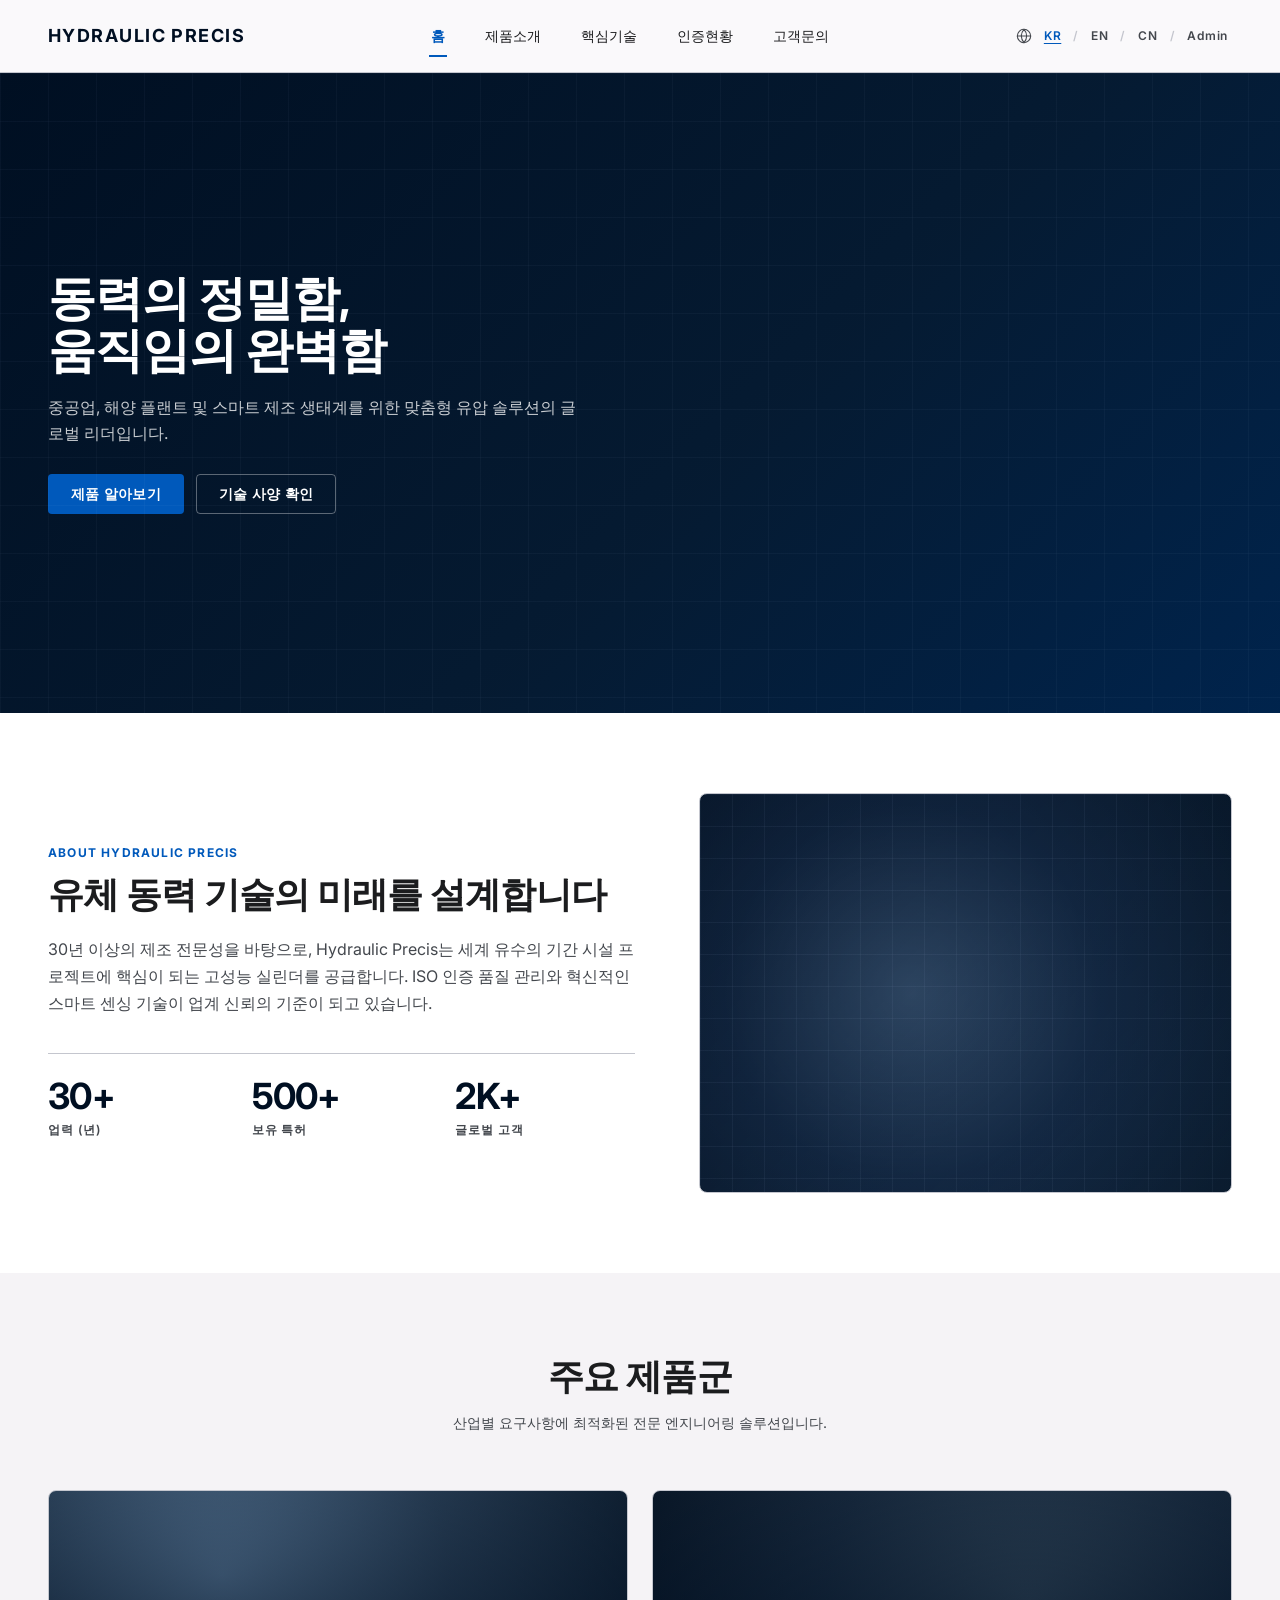
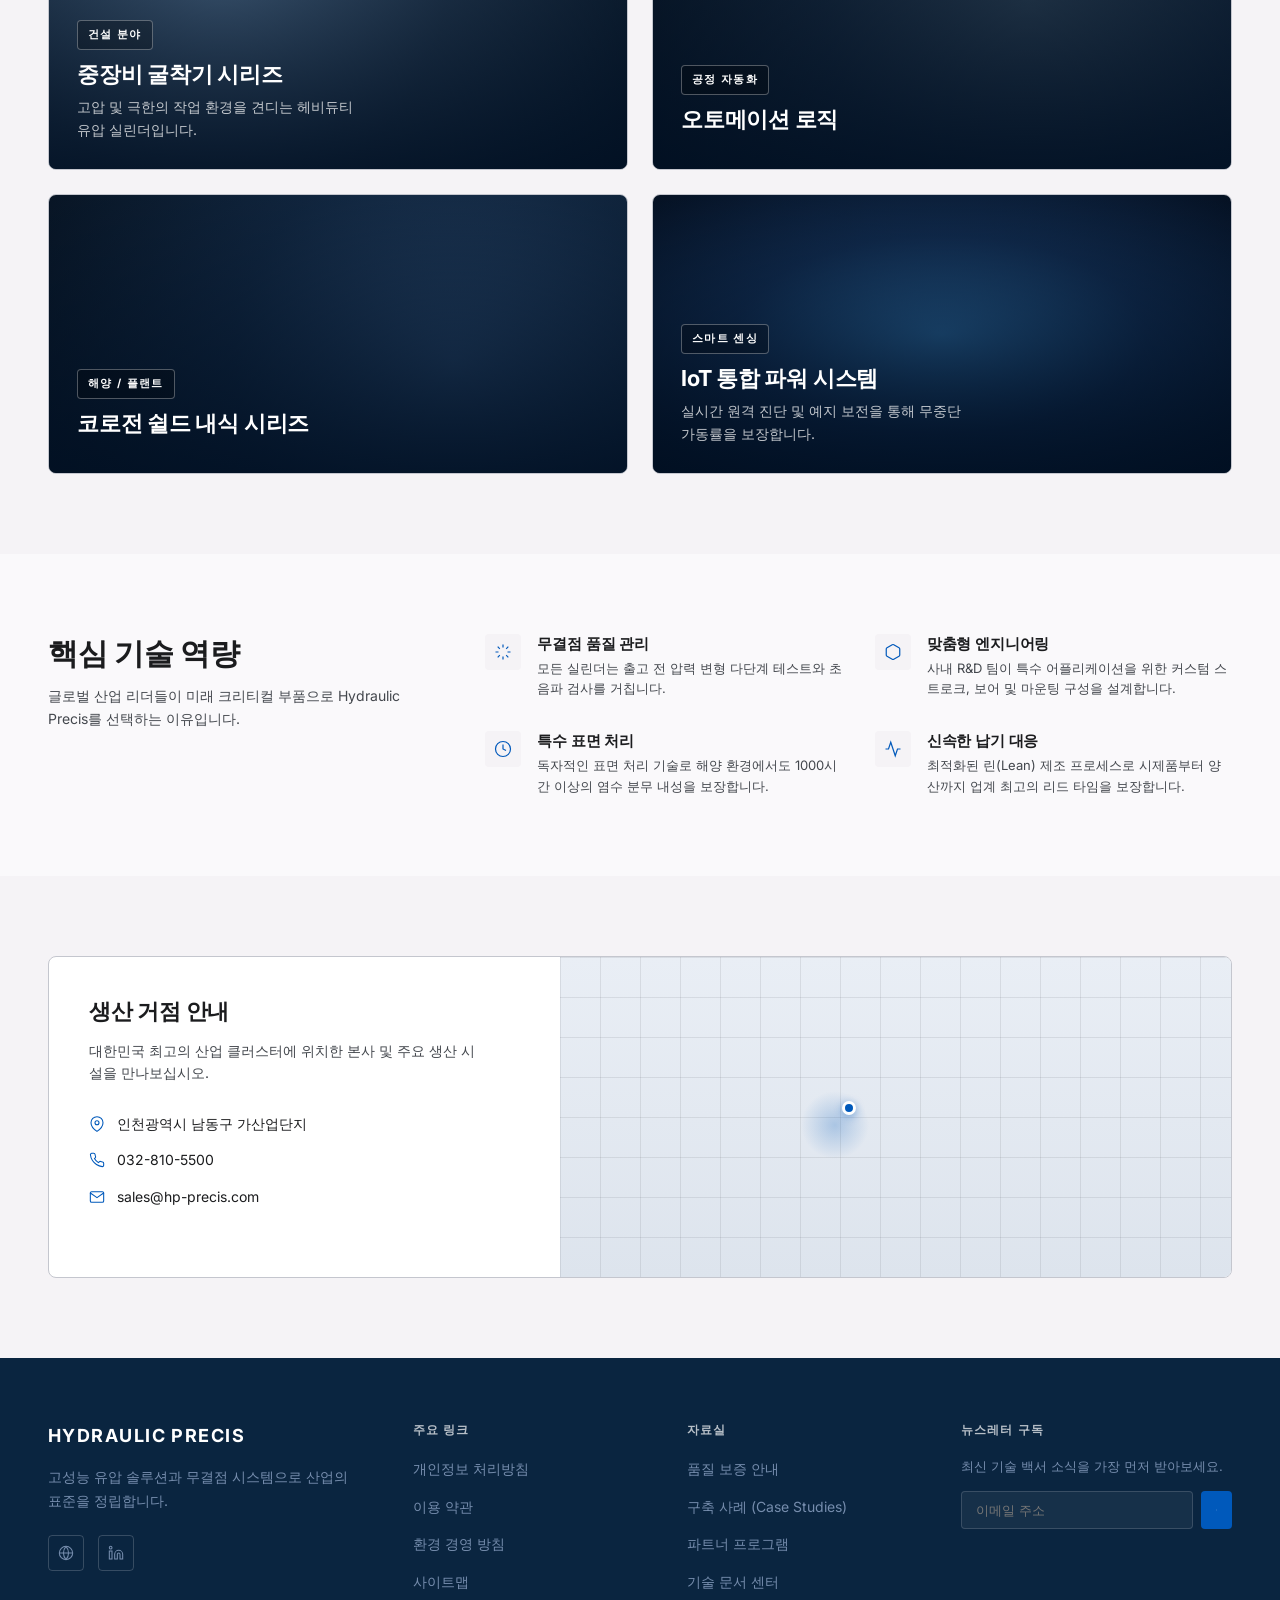
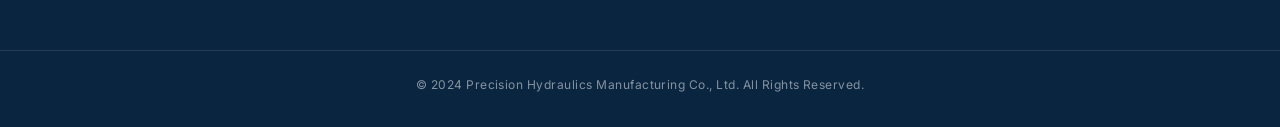
==== commit 4ee0356b: "Add video background to home hero" ====
--- a/index.html
+++ b/index.html
@@ -567,13 +567,40 @@
    PAGE: HOME (index.html)
    ========================================================== */
 .home-hero {
-  min-height: 560px;
+  min-height: 640px;
 }
 .home-hero .hero-bg {
   background:
     linear-gradient(135deg, rgba(0, 15, 34, 0.6) 0%, rgba(10, 37, 64, 0.45) 60%, rgba(0, 89, 187, 0.25) 100%),
     radial-gradient(ellipse at 65% 50%, #f59e0b22 0%, transparent 40%),
     radial-gradient(ellipse at 50% 50%, #5d7595 0%, #2a3f5a 35%, #0a1d33 70%, #000a18 100%);
+}
+.home-hero .hero-video-bg {
+  background: #000f22;
+}
+.home-hero .hero-video-bg::before {
+  content: '';
+  position: absolute;
+  inset: 0;
+  background: linear-gradient(135deg, rgba(0, 15, 34, 0.72) 0%, rgba(10, 37, 64, 0.52) 58%, rgba(0, 89, 187, 0.28) 100%);
+  z-index: 1;
+  pointer-events: none;
+}
+.home-hero .hero-video-bg::after {
+  z-index: 2;
+}
+.hero-video {
+  position: absolute;
+  inset: 0;
+  width: 100%;
+  height: 100%;
+  object-fit: cover;
+}
+@media (max-width: 960px) {
+  .home-hero { min-height: 600px; }
+}
+@media (max-width: 640px) {
+  .home-hero { min-height: 540px; }
 }
 
 .about-section {
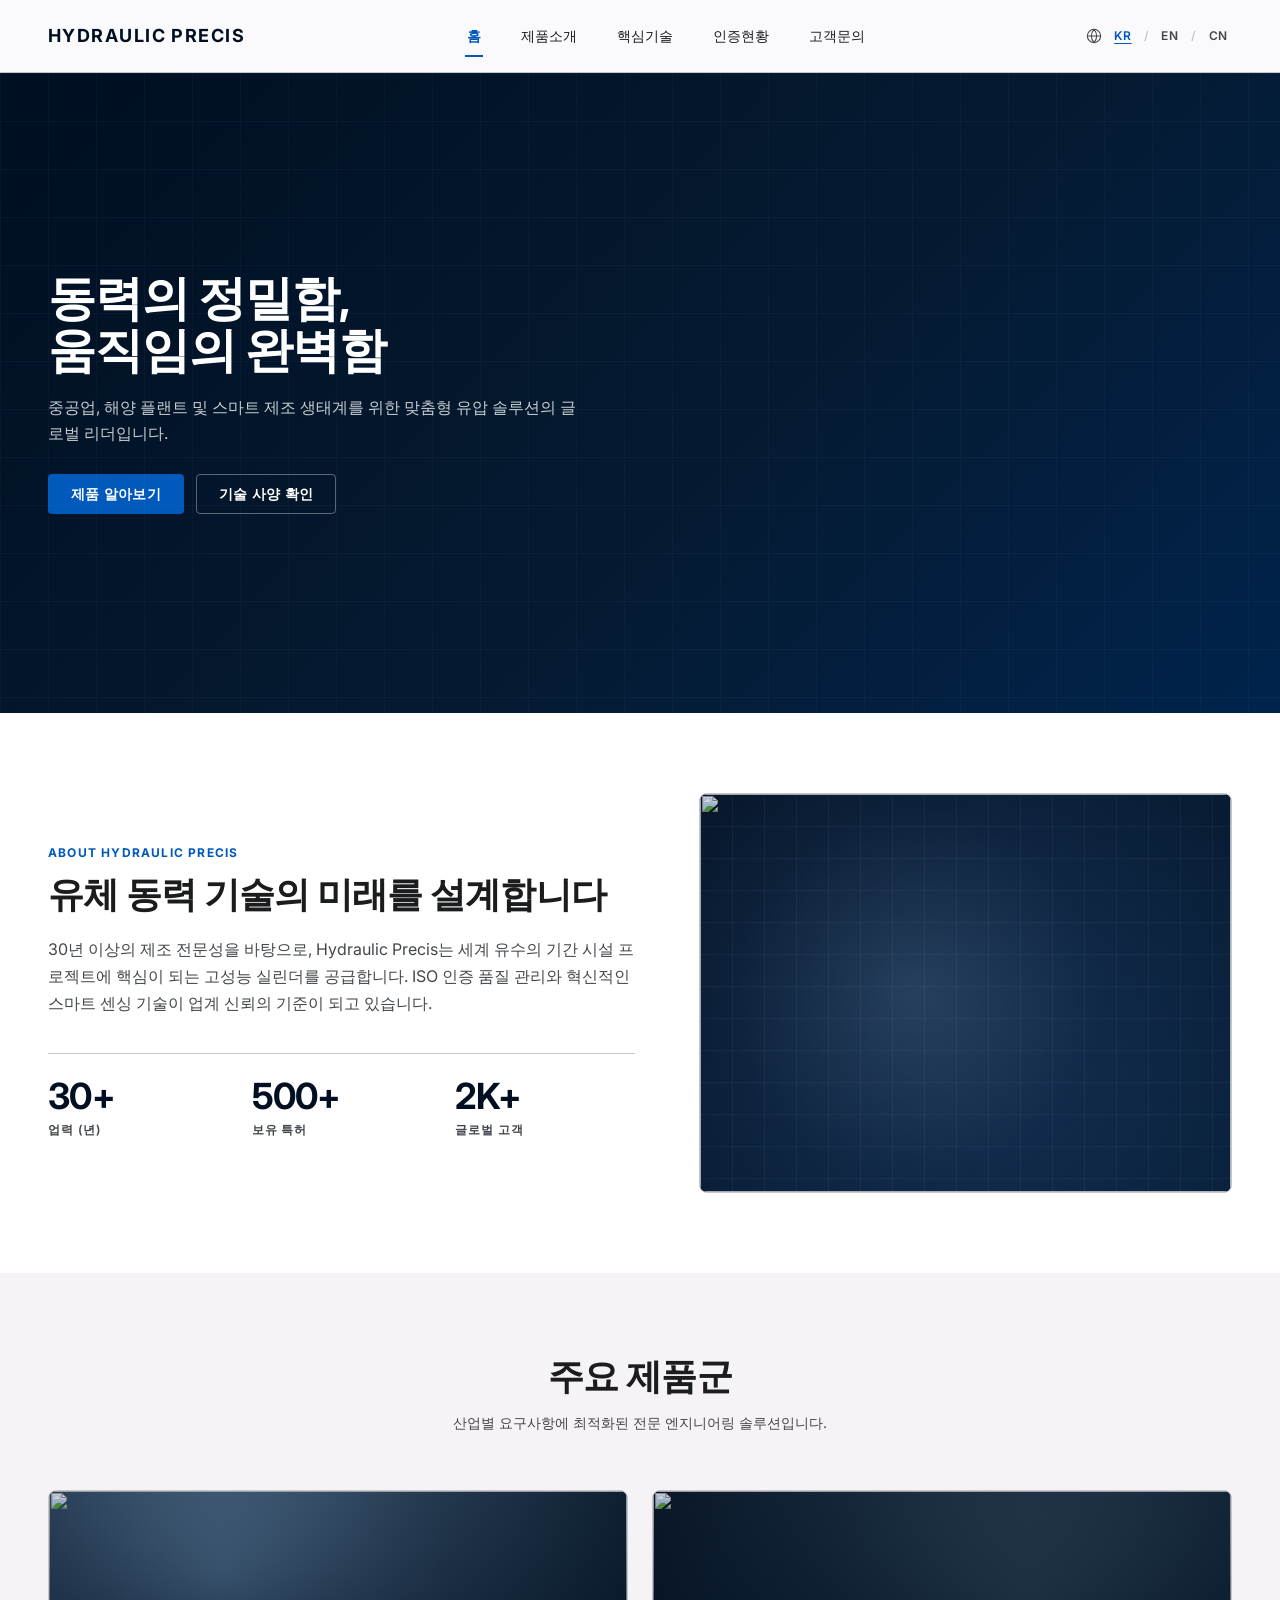
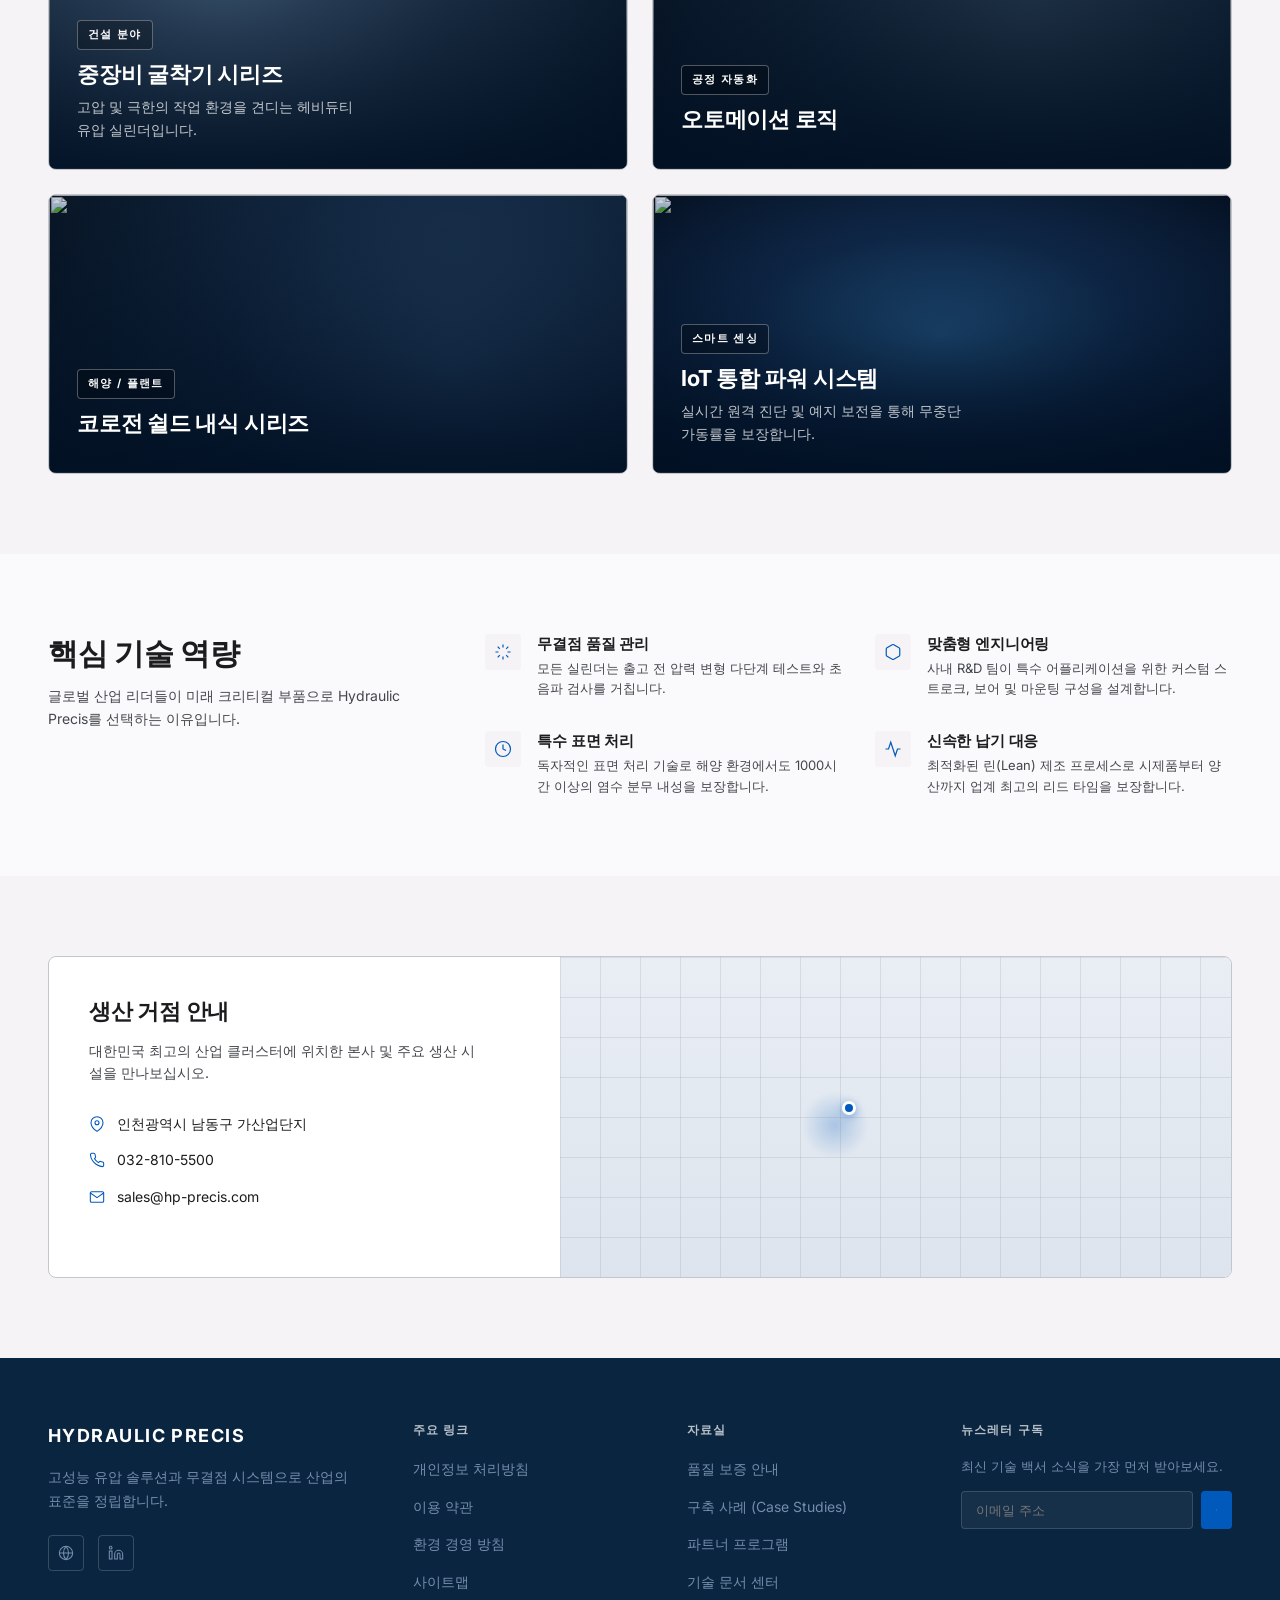
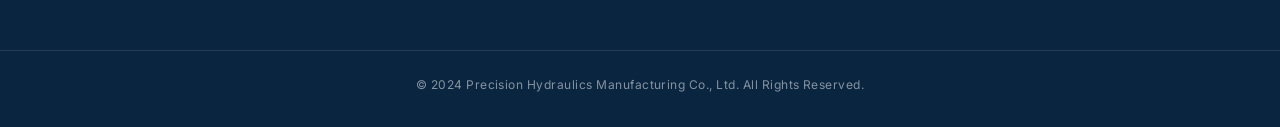
==== commit 3e5026ac: "Replace home placeholders with images" ====
--- a/index.html
+++ b/index.html
@@ -659,14 +659,21 @@
   overflow: hidden;
   border: 1px solid var(--outline-variant);
 }
+.about-visual img {
+  width: 100%;
+  height: 100%;
+  object-fit: cover;
+}
 .about-visual::after {
   content: '';
   position: absolute;
   inset: 0;
   background-image:
     linear-gradient(rgba(176, 200, 235, 0.06) 1px, transparent 1px),
-    linear-gradient(90deg, rgba(176, 200, 235, 0.06) 1px, transparent 1px);
-  background-size: 32px 32px;
+    linear-gradient(90deg, rgba(176, 200, 235, 0.06) 1px, transparent 1px),
+    linear-gradient(135deg, rgba(0, 15, 34, 0.18) 0%, rgba(0, 89, 187, 0.1) 100%);
+  background-size: 32px 32px, 32px 32px, auto;
+  pointer-events: none;
 }
 
 /* Product gallery on home */
@@ -700,14 +707,29 @@
   content: '';
   position: absolute;
   inset: 0;
+  z-index: -2;
+}
+.product-tile img {
+  position: absolute;
+  inset: 0;
+  width: 100%;
+  height: 100%;
+  object-fit: cover;
   z-index: -1;
-}
+  transition: transform 300ms ease;
+}
+.product-tile:hover img { transform: scale(1.04); }
 .product-tile::after {
   content: '';
   position: absolute;
   inset: 0;
-  z-index: -1;
-  background: linear-gradient(180deg, rgba(0, 15, 34, 0.2) 0%, rgba(0, 15, 34, 0.85) 100%);
+  z-index: 0;
+  background: linear-gradient(180deg, rgba(0, 15, 34, 0.18) 0%, rgba(0, 15, 34, 0.88) 100%);
+  pointer-events: none;
+}
+.product-tile > div {
+  position: relative;
+  z-index: 1;
 }
 .product-tile.t1::before {
   background:
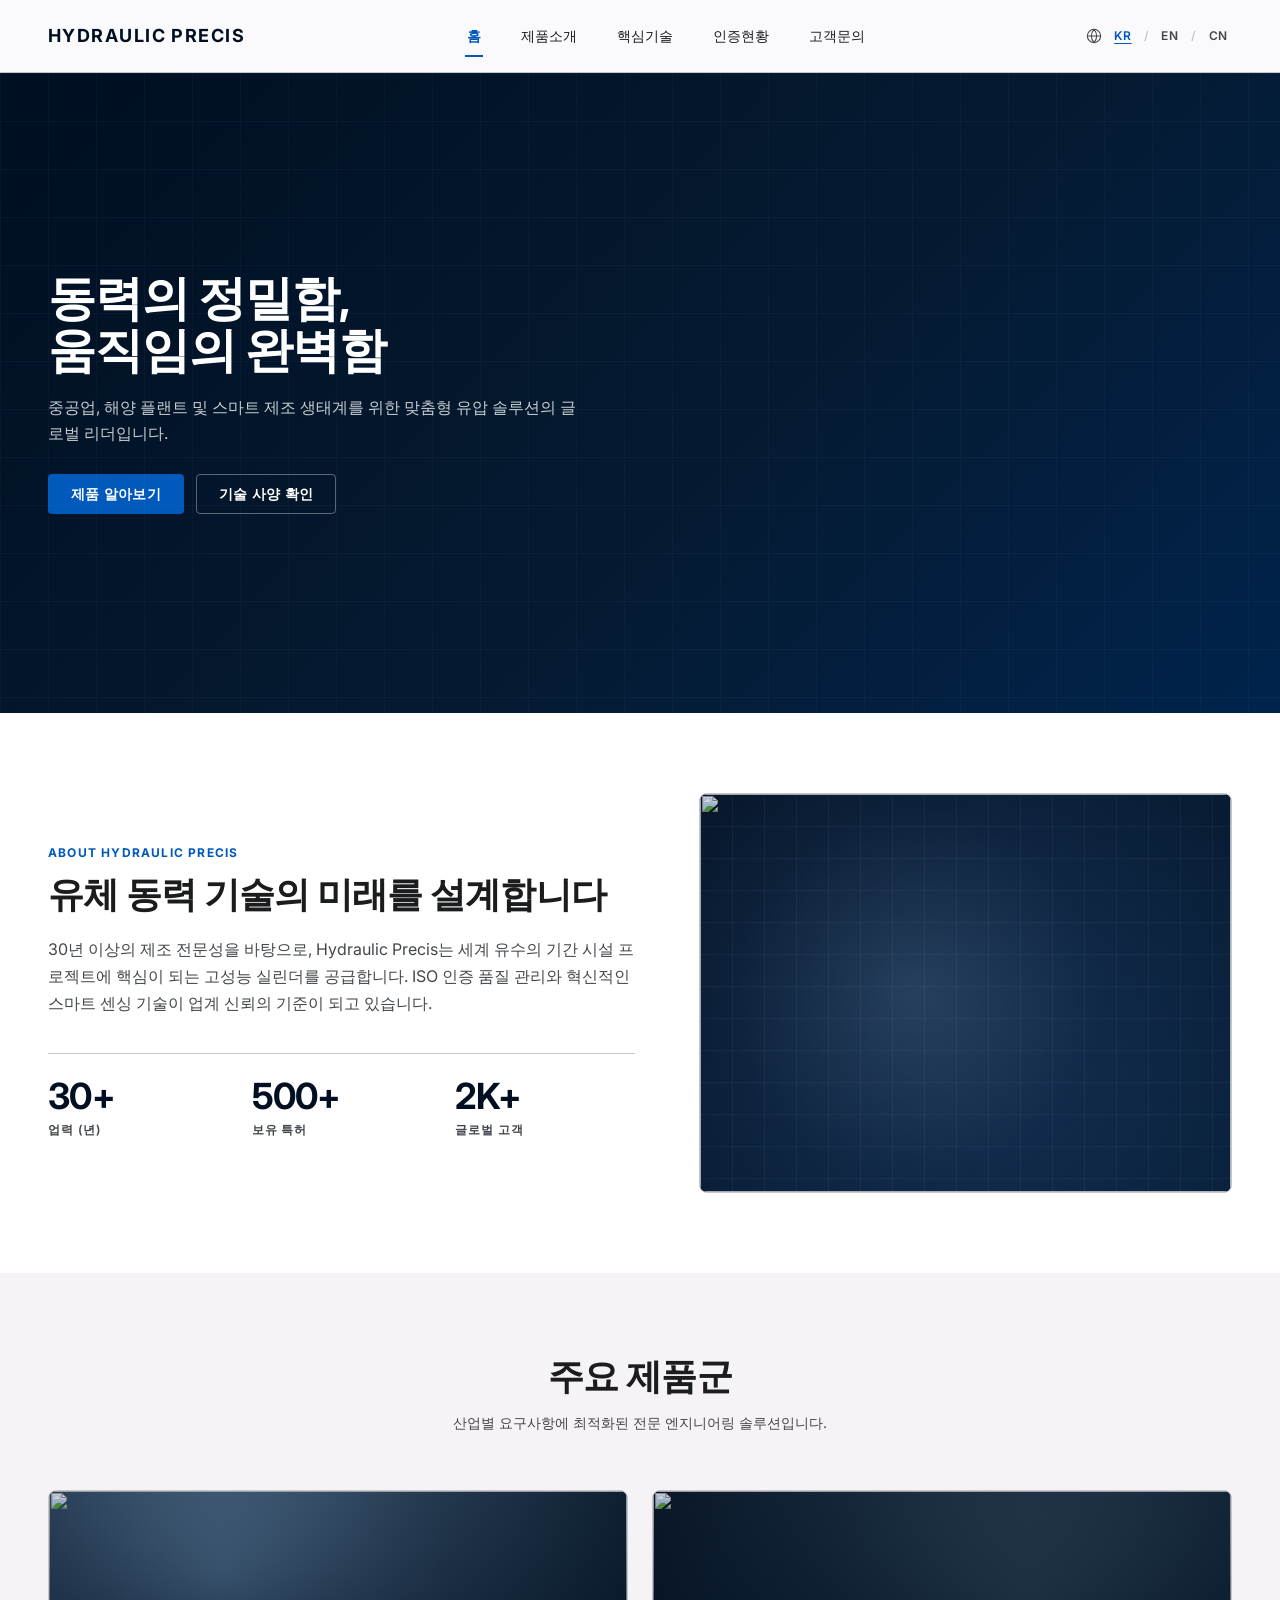
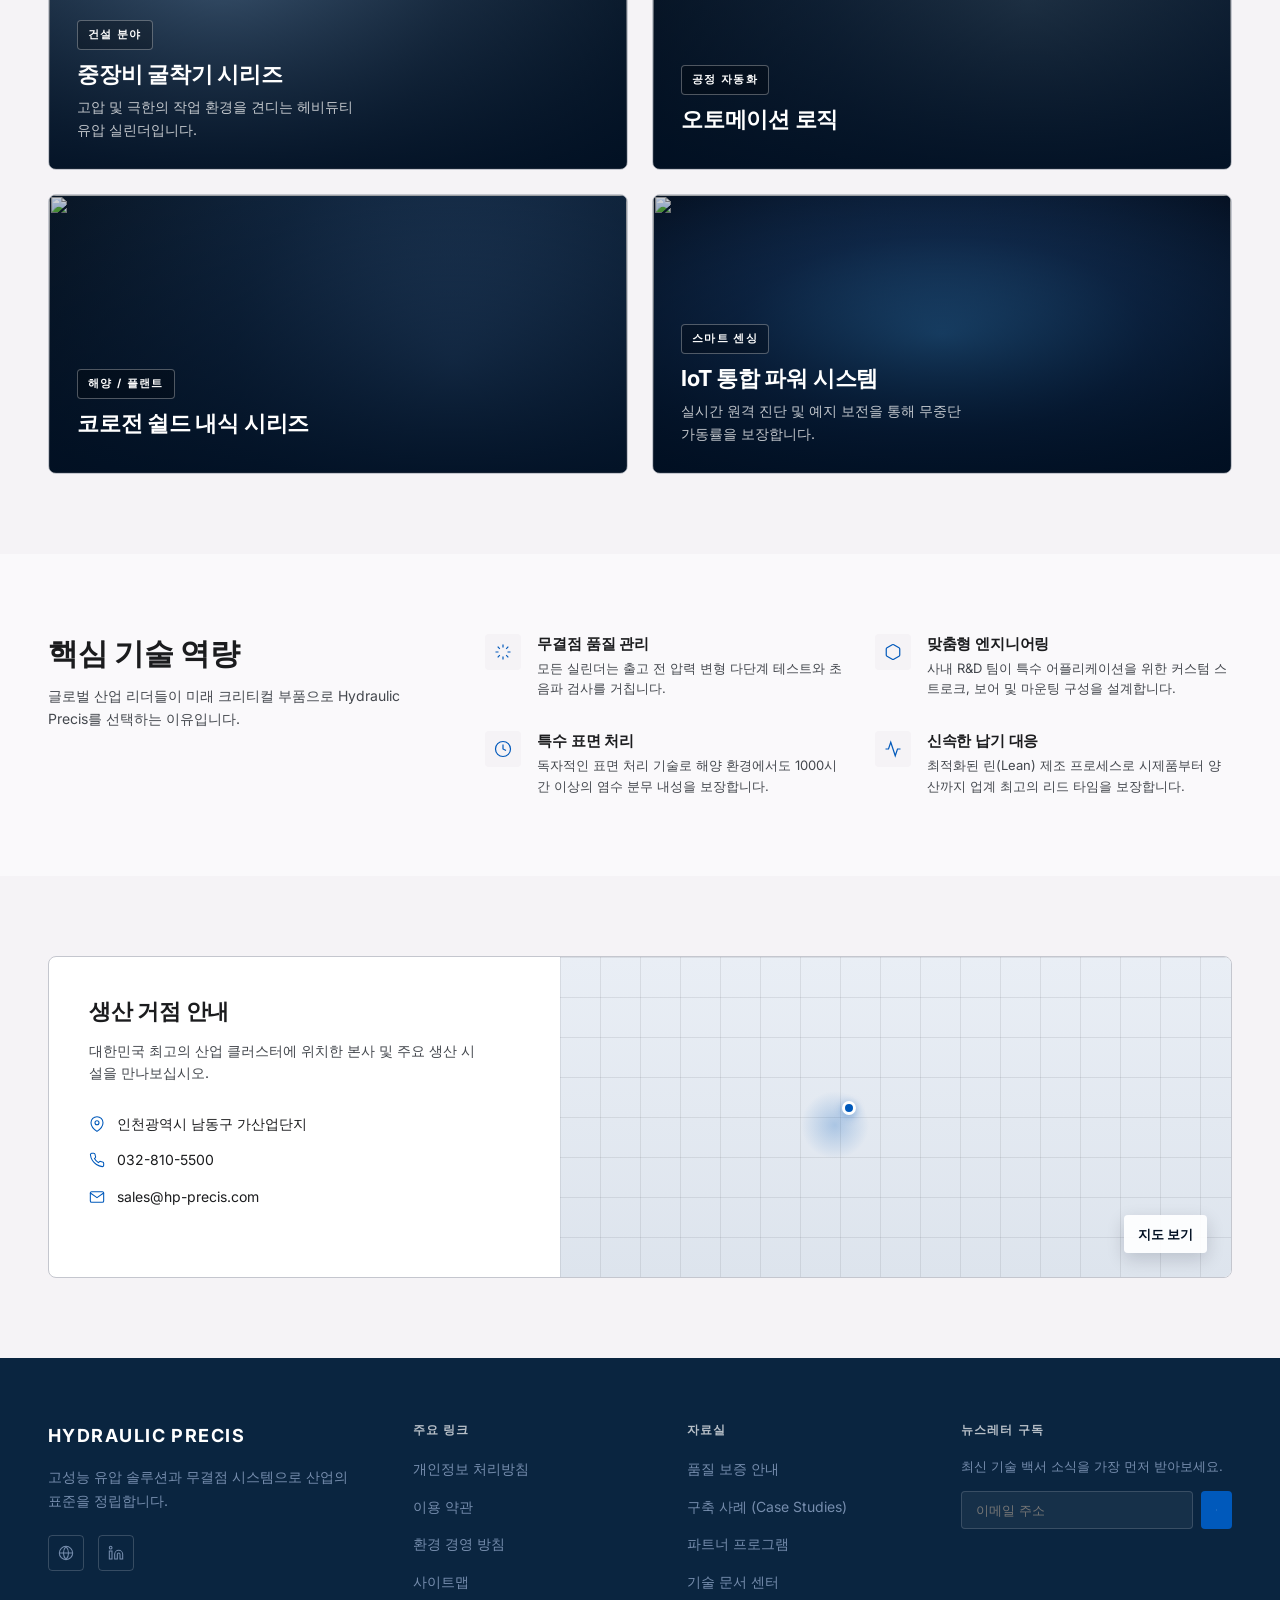
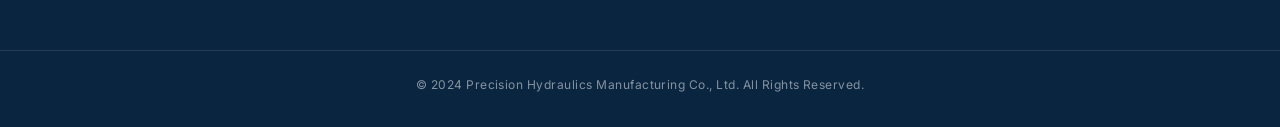
==== commit 60a802d3: "Make home location map clickable" ====
--- a/index.html
+++ b/index.html
@@ -864,6 +864,8 @@
     linear-gradient(180deg, #e9eef5 0%, #dde4ed 100%);
   position: relative;
   overflow: hidden;
+  display: block;
+  color: inherit;
 }
 .map-stub::before {
   content: '';
@@ -896,6 +898,24 @@
   border: 3px solid #ffffff;
   box-shadow: 0 2px 8px rgba(0, 89, 187, 0.4);
   z-index: 2;
+}
+.map-cta {
+  position: absolute;
+  right: 24px;
+  bottom: 24px;
+  z-index: 2;
+  padding: 9px 14px;
+  border-radius: var(--r-default);
+  background: rgba(255, 255, 255, 0.92);
+  color: var(--primary);
+  font-size: 13px;
+  font-weight: 700;
+  box-shadow: 0 6px 18px rgba(0, 15, 34, 0.16);
+  transition: transform 160ms ease, box-shadow 160ms ease;
+}
+.map-stub:hover .map-cta {
+  transform: translateY(-2px);
+  box-shadow: 0 10px 24px rgba(0, 15, 34, 0.22);
 }
 
 /* ==========================================================
